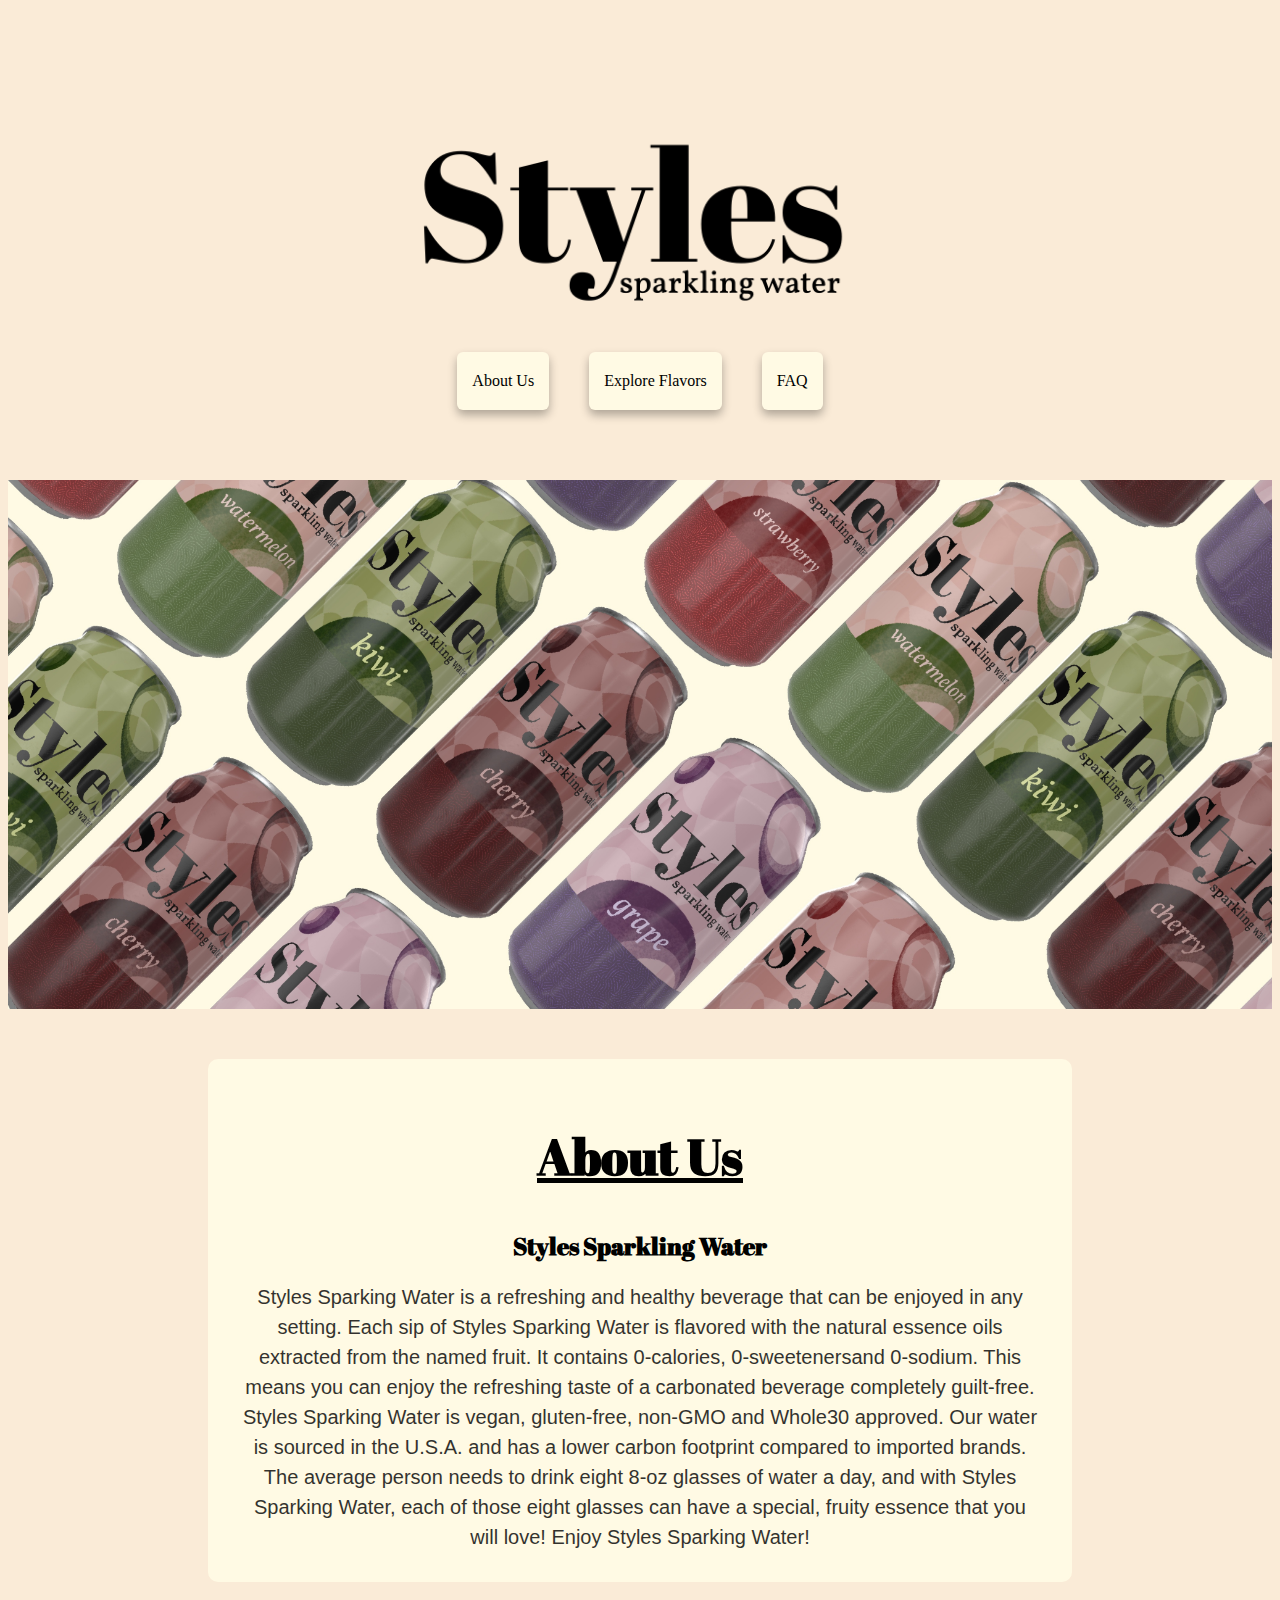
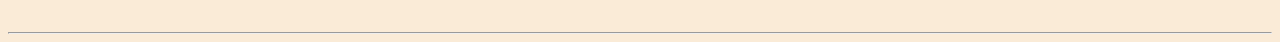
==== index.html @ fee34285 "Explore page created and hover images" ====
<!DOCTYPE html>
<html lang="en">
  <head>
    <meta charset="UTF-8" />
    <meta http-equiv="X-UA-Compatible" content="IE=edge" />
    <meta name="viewport" content="width=device-width, initial-scale=1.0" />
    <link rel="preconnect" href="https://fonts.googleapis.com" />
    <link rel="preconnect" href="https://fonts.gstatic.com" crossorigin />
    <link
      href="https://fonts.googleapis.com/css2?family=Abril+Fatface&family=Volkhov:ital,wght@0,400;0,700;1,400;1,700&display=swap"
      rel="stylesheet"
    />
    <link
      href="https://cdn.jsdelivr.net/npm/bootstrap@5.2.0-beta1/dist/css/bootstrap.min.css"
      rel="stylesheet"
      integrity="sha384-0evHe/X+R7YkIZDRvuzKMRqM+OrBnVFBL6DOitfPri4tjfHxaWutUpFmBp4vmVor"
      crossorigin="anonymous"
    />
    <script
      src="https://cdn.jsdelivr.net/npm/bootstrap@5.2.0-beta1/dist/js/bootstrap.bundle.min.js"
      integrity="sha384-pprn3073KE6tl6bjs2QrFaJGz5/SUsLqktiwsUTF55Jfv3qYSDhgCecCxMW52nD2"
      crossorigin="anonymous"
    ></script>
    <link rel="stylesheet" href="styles/style.css" />
    <title>Styles Sparkling Water</title>
  </head>
  <body>
    <div class="wrapLogo">
      <img src="photos/logo.PNG" alt="" class="logo" />
      <div class="navigation-links">
        <a href="index.html#about" class="primary-link">About Us</a>
        <a href="explore.html" class="primary-link">Explore Flavors</a>
        <a href="faq.html" class="primary-link">FAQ</a>
      </div>
    </div>
    <img src="photos/rows-soda.jpg" alt="" class="rowsSodas" />

    <div class="wrap">
      <h1>About Us</h1>
      <h2>Styles Sparkling Water</h2>
      <p class="text-md-start" id="about">
        Styles Sparking Water is a refreshing and healthy beverage that can be
        enjoyed in any setting. Each sip of Styles Sparking Water is flavored
        with the natural essence oils extracted from the named fruit. It
        contains 0-calories, 0-sweetenersand 0-sodium. This means you can enjoy
        the refreshing taste of a carbonated beverage completely guilt-free.
        Styles Sparking Water is vegan, gluten-free, non-GMO and Whole30
        approved. Our water is sourced in the U.S.A. and has a lower carbon
        footprint compared to imported brands. The average person needs to drink
        eight 8-oz glasses of water a day, and with Styles Sparking Water, each
        of those eight glasses can have a special, fruity essence that you will
        love! Enjoy Styles Sparking Water!
      </p>
    </div>
    <hr />
  </body>
</html>
---- styles/style.css ----
body {
  background-color: antiquewhite;
}
h1,
h2 {
  text-align: center;
  font-family: "Abril Fatface";
}
h1 {
  font-size: 50px;
  text-decoration: underline;
}
h2 {
  margin-top: 40px;
}
p {
  text-align: center;
  margin: 0;
  line-height: 1.5;
  font-size: 20px;
  font-family: Arial, Helvetica, sans-serif;
  opacity: 0.8;
}
.logo {
  display: block;
  margin: 0 auto;
  padding-top: 60px;
  max-width: 500px;
}
.wrapLogo {
  padding: 50px;
}
.wrap {
  margin-left: 200px;
  margin-right: 200px;
  margin-top: 50px;
  margin-bottom: 50px;
  padding: 30px;
  border-radius: 10px;
  background-color: #fffae4;
}

.rowsSodas {
  display: block;
  margin: 0 auto;
  max-width: 100%;
}
.figure {
  position: relative;
  max-width: 100%;
}
#sodaCan {
  margin-top: 30px;
  max-width: 90%;
  display: flex;
  justify-content: left;
  border: 10px solid white;
}
.figure img.image-hover {
  position: absolute;
  top: 0;
  right: 0;
  left: 0;
  bottom: 0;
  object-fit: contain;
  opacity: 0;
  transition: opacity 0.2s;
}
.figure:hover img.image-hover {
  opacity: 1;
}
.navigation-links {
  display: flex;
  justify-content: center;
}

.navigation-links a {
  margin: 20px;
}
.primary-link {
  border-radius: 6px;
  padding: 20px 15px;
  text-decoration: none;
  text-transform: capitalize;
  background: #fffae4;
  box-shadow: 0 5px 10px rgba(0, 0, 0, 0.3);
  color: black;
}
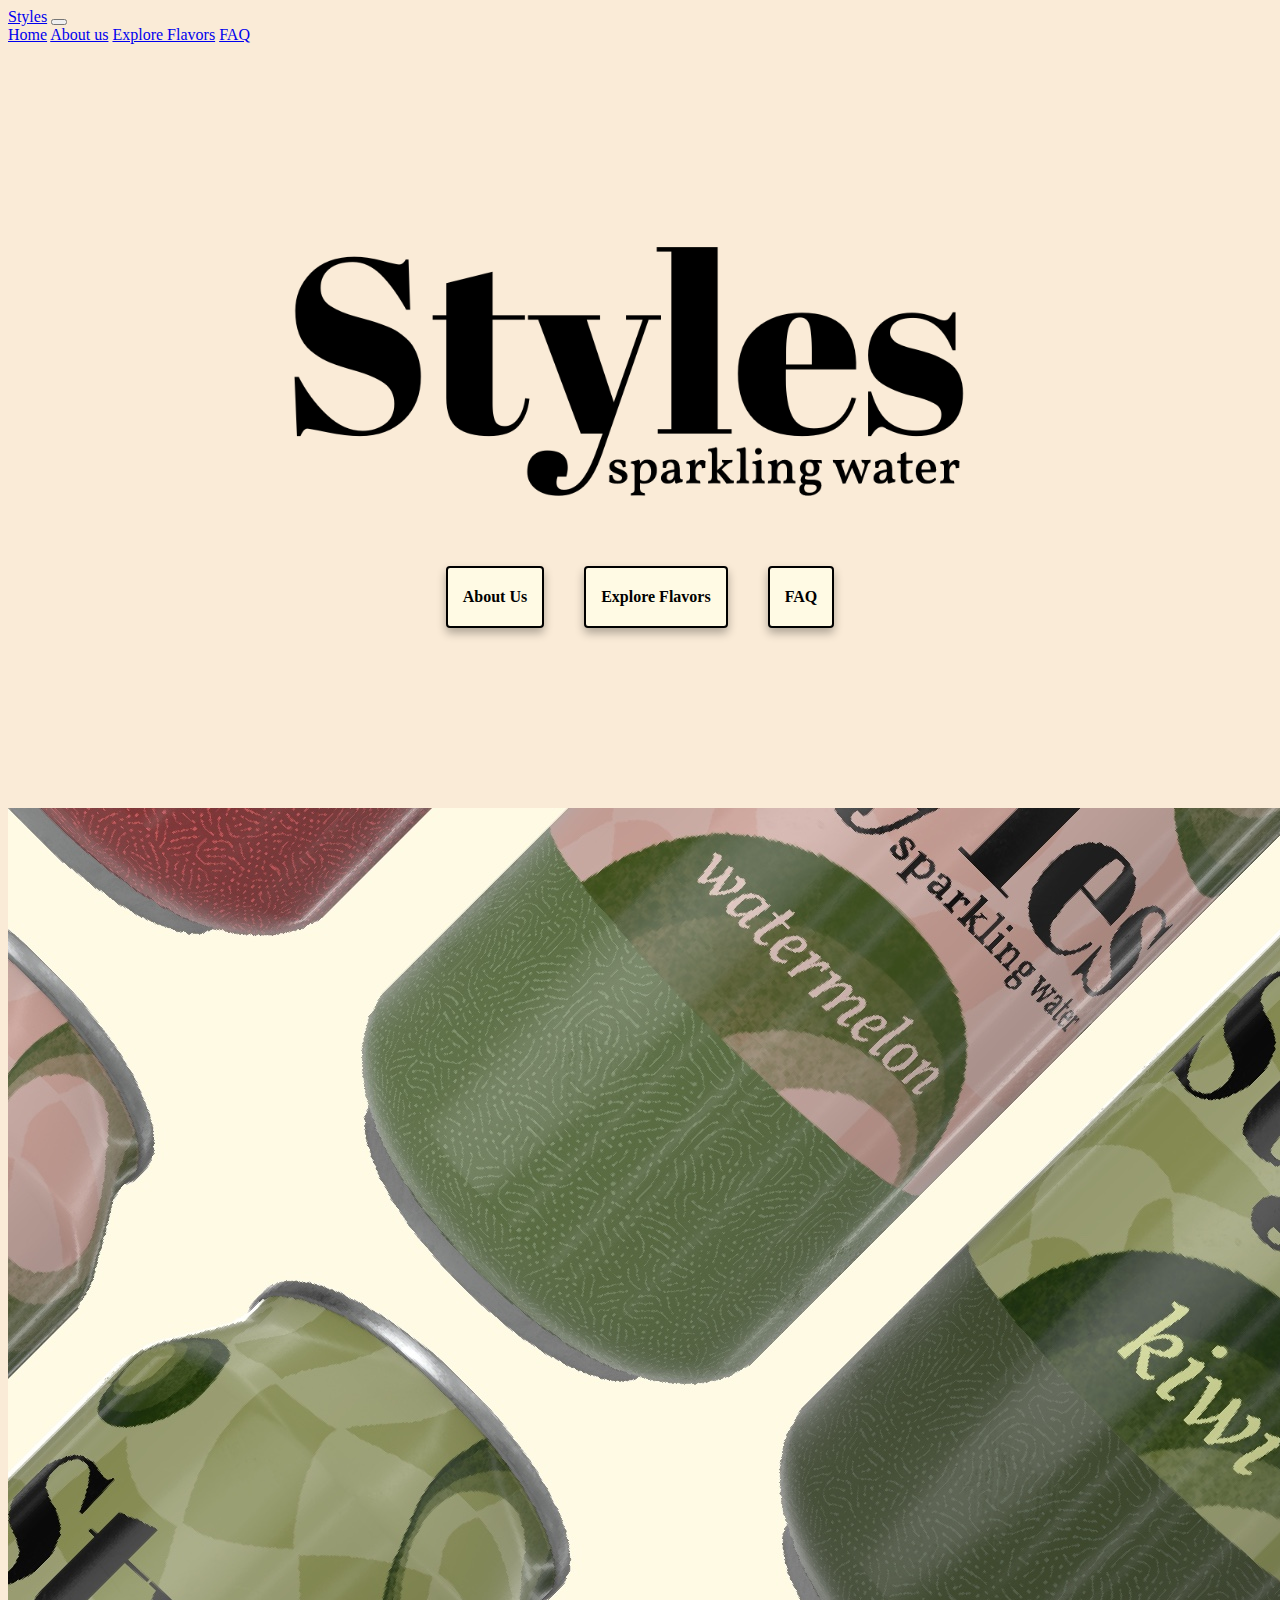
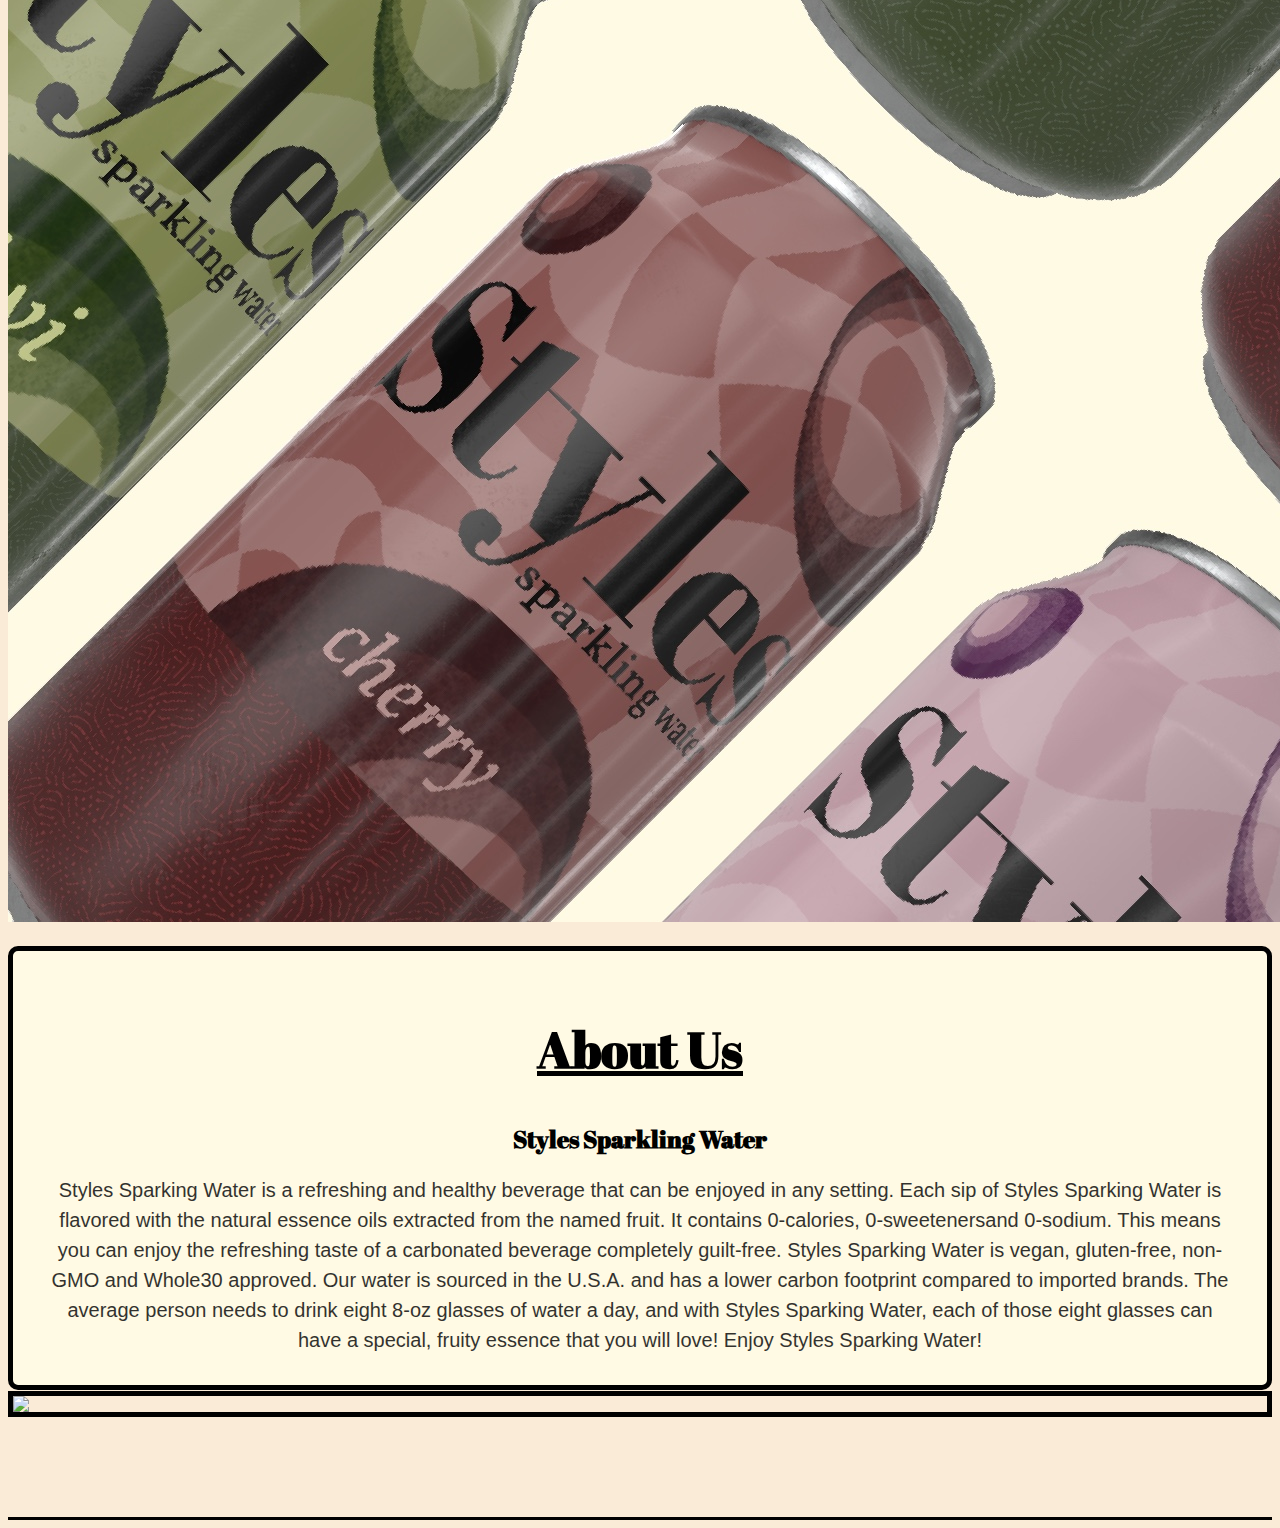
==== commit a749591f: "Applied Navbar" ====
--- a/index.html
+++ b/index.html
@@ -25,32 +25,63 @@
     <title>Styles Sparkling Water</title>
   </head>
   <body>
-    <div class="wrapLogo">
-      <img src="photos/logo.PNG" alt="" class="logo" />
-      <div class="navigation-links">
-        <a href="index.html#about" class="primary-link">About Us</a>
-        <a href="explore.html" class="primary-link">Explore Flavors</a>
-        <a href="faq.html" class="primary-link">FAQ</a>
+    <nav class="navbar navbar-dark bg-dark">
+  <div class="container-fluid">
+    <a class="navbar-brand" href="index.html">Styles</a>
+    <button class="navbar-toggler" type="button" data-bs-toggle="collapse" data-bs-target="#navbarNavAltMarkup" aria-controls="navbarNavAltMarkup" aria-expanded="false" aria-label="Toggle navigation">
+      <span class="navbar-toggler-icon"></span>
+    </button>
+    <div class="collapse navbar-collapse" id="navbarNavAltMarkup">
+      <div class="navbar-nav">
+        <a class="nav-link active" aria-current="page" href="index.html">Home</a>
+        <a class="nav-link" href="index.html#about">About us</a>
+        <a class="nav-link" href="explore.html">Explore Flavors</a>
+        <a class="nav-link" href="faq.html">FAQ</a>
       </div>
     </div>
-    <img src="photos/rows-soda.jpg" alt="" class="rowsSodas" />
+  </div>
+</nav>
+    <div class="wrapLogo">
+      <img src="photos/logo.PNG" alt="" class="img-fluid" id="logo" />
+      <div class="navigation-links">
+        <a href="index.html#about" class=" btn btn-primary-link">About Us</a>
+        <a href="explore.html" class="btn btn-primary-link">Explore Flavors</a>
+        <a href="faq.html" class="btn btn-primary-link" id="faq">FAQ</a>
+      </div>
+    </div>
 
-    <div class="wrap">
-      <h1>About Us</h1>
-      <h2>Styles Sparkling Water</h2>
-      <p class="text-md-start" id="about">
-        Styles Sparking Water is a refreshing and healthy beverage that can be
-        enjoyed in any setting. Each sip of Styles Sparking Water is flavored
-        with the natural essence oils extracted from the named fruit. It
-        contains 0-calories, 0-sweetenersand 0-sodium. This means you can enjoy
-        the refreshing taste of a carbonated beverage completely guilt-free.
-        Styles Sparking Water is vegan, gluten-free, non-GMO and Whole30
-        approved. Our water is sourced in the U.S.A. and has a lower carbon
-        footprint compared to imported brands. The average person needs to drink
-        eight 8-oz glasses of water a day, and with Styles Sparking Water, each
-        of those eight glasses can have a special, fruity essence that you will
-        love! Enjoy Styles Sparking Water!
-      </p>
+    <img src="photos/rows-soda.jpg" alt="" class="img-fluid" />
+
+    <div class="container">
+      <div class="row">
+       
+        <div class="col">
+          <div class="wrap mt-5">
+            <h1 id="about">About Us</h1>
+            <h2>Styles Sparkling Water</h2>
+            <p class="text-md-start" >
+              Styles Sparking Water is a refreshing and healthy beverage that
+              can be enjoyed in any setting. Each sip of Styles Sparking Water
+              is flavored with the natural essence oils extracted from the named
+              fruit. It contains 0-calories, 0-sweetenersand 0-sodium. This
+              means you can enjoy the refreshing taste of a carbonated beverage
+              completely guilt-free. Styles Sparking Water is vegan,
+              gluten-free, non-GMO and Whole30 approved. Our water is sourced in
+              the U.S.A. and has a lower carbon footprint compared to imported
+              brands. The average person needs to drink eight 8-oz glasses of
+              water a day, and with Styles Sparking Water, each of those eight
+              glasses can have a special, fruity essence that you will love!
+              Enjoy Styles Sparking Water!
+            </p>
+          </div>
+
+        </div>
+          <div class="col-6 mt-5 ml-2 d-none d-lg-block">
+            <img src="photos/gif-soda.GIF" class="gif" />
+          </div>
+      </div>
+
+      </div>
     </div>
     <hr />
   </body>
--- a/styles/style.css
+++ b/styles/style.css
@@ -21,30 +21,23 @@
   font-family: Arial, Helvetica, sans-serif;
   opacity: 0.8;
 }
-.logo {
+#logo {
   display: block;
   margin: 0 auto;
-  padding-top: 60px;
-  max-width: 500px;
+  max-width: 800px;
 }
 .wrapLogo {
-  padding: 50px;
+  padding: 160px 20px;
+  background-color: antiquewhite;
 }
 .wrap {
-  margin-left: 200px;
-  margin-right: 200px;
-  margin-top: 50px;
-  margin-bottom: 50px;
+  margin: 1px auto;
   padding: 30px;
+  border: 5px solid black;
   border-radius: 10px;
   background-color: #fffae4;
 }
 
-.rowsSodas {
-  display: block;
-  margin: 0 auto;
-  max-width: 100%;
-}
 .figure {
   position: relative;
   max-width: 100%;
@@ -54,7 +47,7 @@
   max-width: 90%;
   display: flex;
   justify-content: left;
-  border: 10px solid white;
+  border: 5px solid black;
 }
 .figure img.image-hover {
   position: absolute;
@@ -77,12 +70,51 @@
 .navigation-links a {
   margin: 20px;
 }
-.primary-link {
-  border-radius: 6px;
+
+.btn-primary-link {
+  border: 2px solid black;
+  border-radius: 4px;
   padding: 20px 15px;
   text-decoration: none;
   text-transform: capitalize;
   background: #fffae4;
   box-shadow: 0 5px 10px rgba(0, 0, 0, 0.3);
   color: black;
+  font-weight: bold;
 }
+.btn-primary-link:hover {
+  background-color: black;
+  color: #fffae4;
+  border: 2px solid black;
+  transition-duration: 300ms;
+}
+.container {
+  margin-top: 20px;
+  margin-bottom: 100px;
+}
+hr {
+  height: 3px;
+  background-color: black;
+  border: none;
+}
+.gif {
+  display: flex;
+  justify-content: flex-end;
+  border: 5px solid black;
+  max-width: 100%;
+}
+@media (max-width: 576px) {
+  #logo {
+    max-width: 70%;
+  }
+  .btn-primary-link {
+    padding: 15px 15px;
+  }
+  .navigation-links a {
+    margin: 5px;
+    font-size: 10px;
+  }
+  .wrapLogo {
+    padding: 100px 20px;
+  }
+}
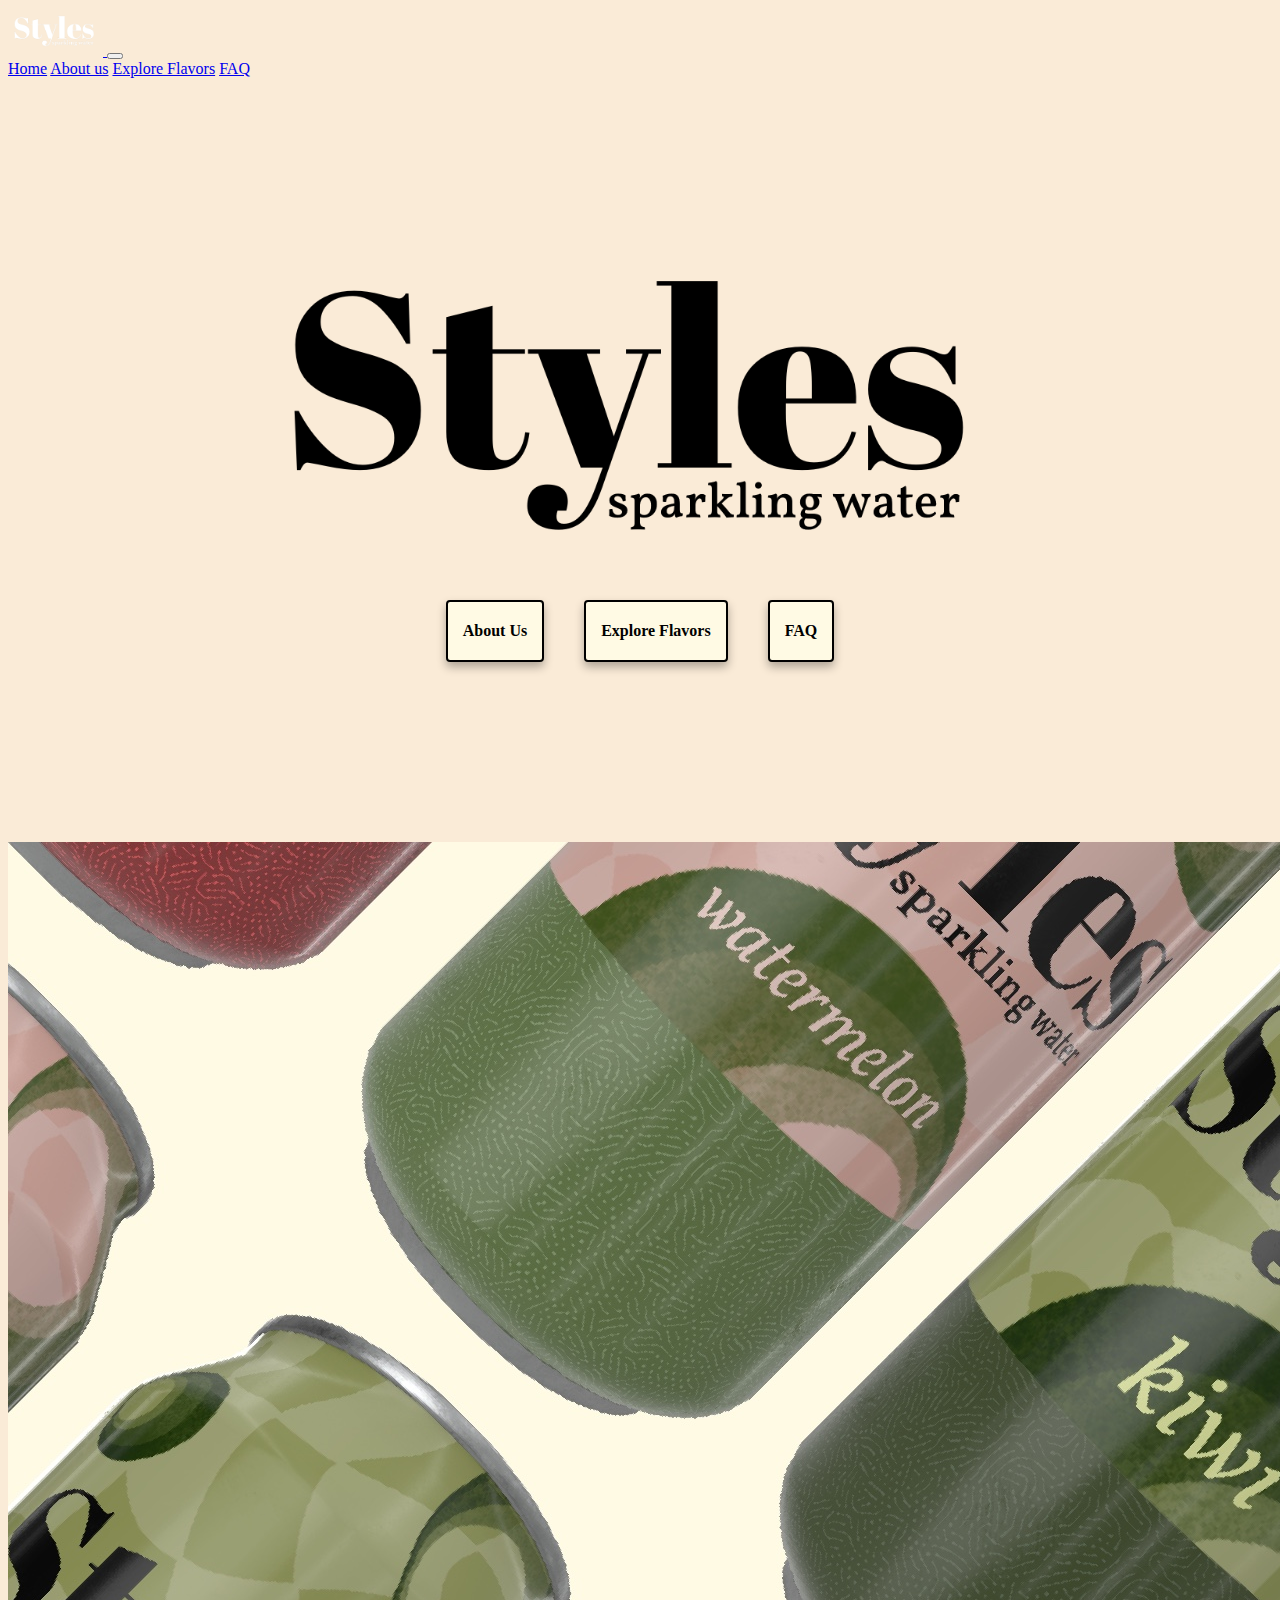
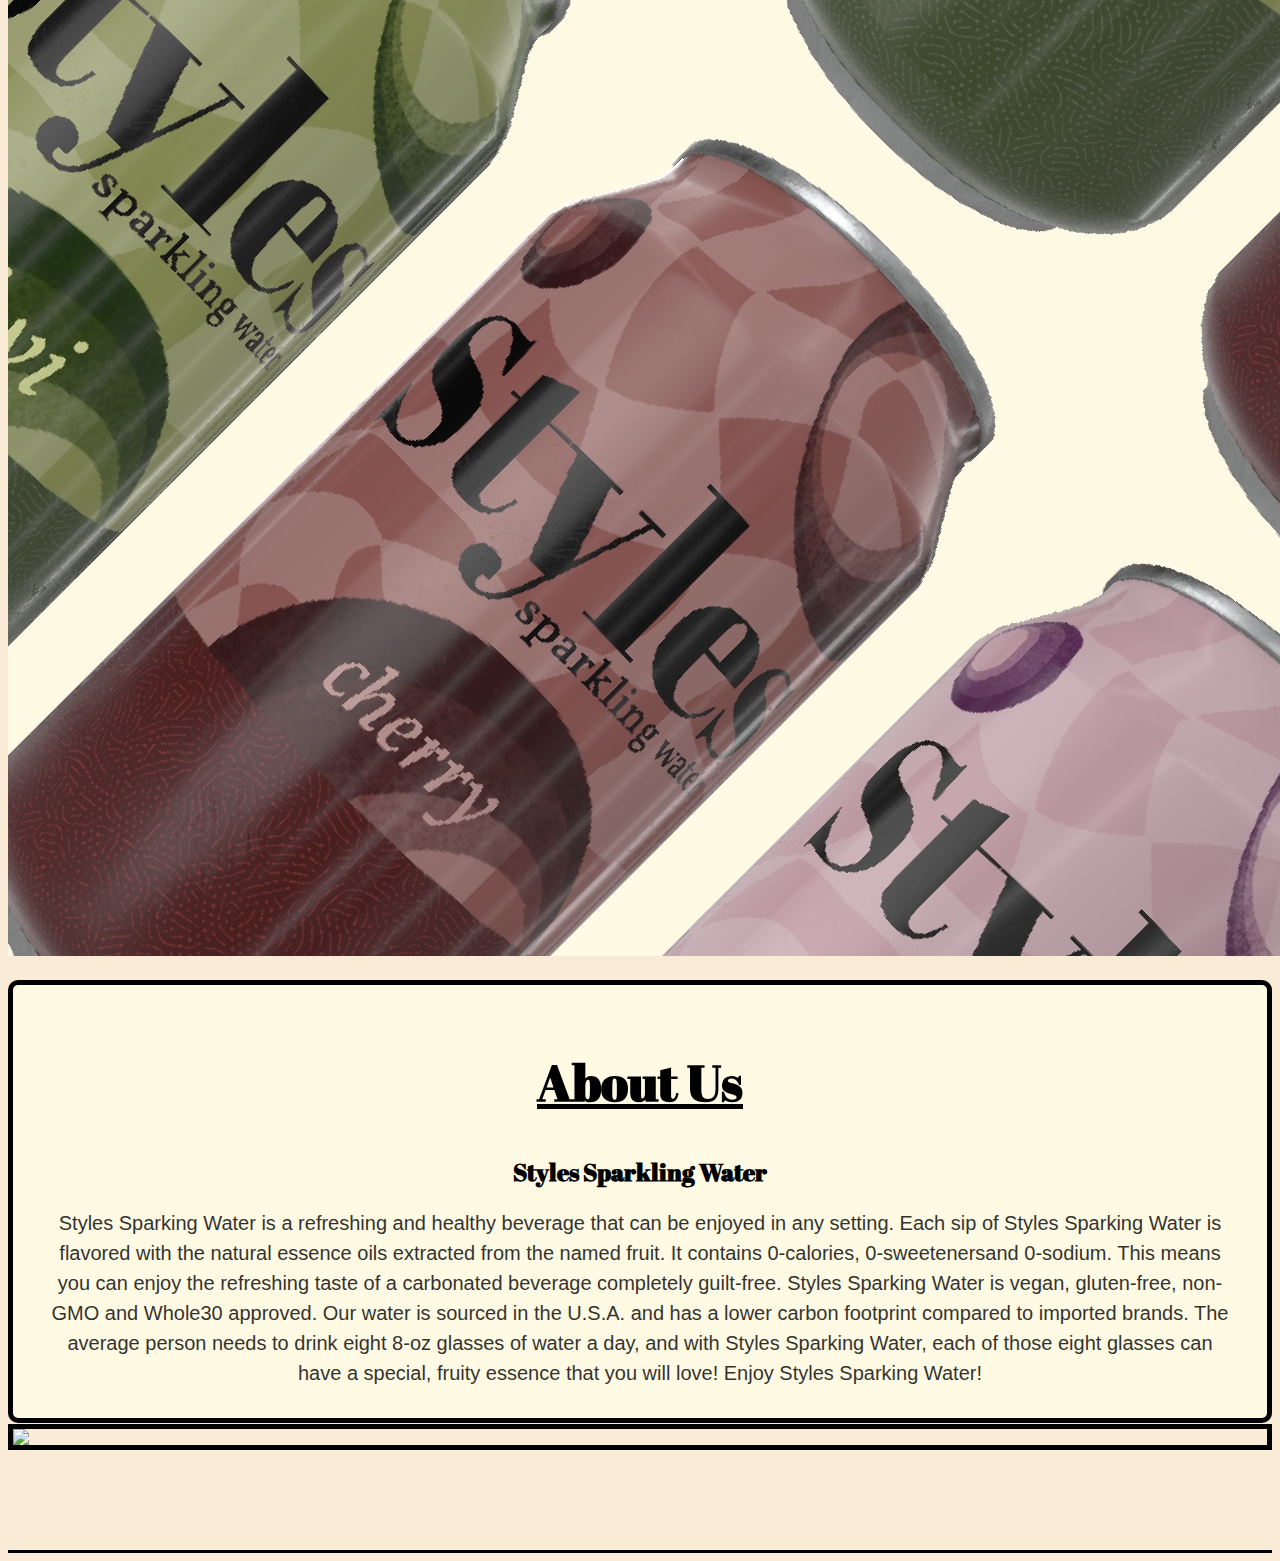
==== commit 847e0ed5: "white logo placed in navbar" ====
--- a/index.html
+++ b/index.html
@@ -27,7 +27,9 @@
   <body>
     <nav class="navbar navbar-dark bg-dark">
   <div class="container-fluid">
-    <a class="navbar-brand" href="index.html">Styles</a>
+    <a class="navbar-brand" href="index.html">
+        <img src="photos/logo-white.png" width="95px" alt="">
+        </a>
     <button class="navbar-toggler" type="button" data-bs-toggle="collapse" data-bs-target="#navbarNavAltMarkup" aria-controls="navbarNavAltMarkup" aria-expanded="false" aria-label="Toggle navigation">
       <span class="navbar-toggler-icon"></span>
     </button>
--- a/styles/style.css
+++ b/styles/style.css
@@ -37,7 +37,14 @@
   border-radius: 10px;
   background-color: #fffae4;
 }
-
+.wrap-FAQ {
+  padding: 10px;
+  border-radius: 10px;
+  background-color: black;
+  color: antiquewhite;
+  margin-left: 135px;
+  margin-right: 135px;
+}
 .figure {
   position: relative;
   max-width: 100%;
@@ -70,7 +77,11 @@
 .navigation-links a {
   margin: 20px;
 }
-
+#slogan {
+  display: block;
+  margin: 0 auto;
+  max-width: 800px;
+}
 .btn-primary-link {
   border: 2px solid black;
   border-radius: 4px;
@@ -104,6 +115,7 @@
   max-width: 100%;
 }
 @media (max-width: 576px) {
+  /* index */
   #logo {
     max-width: 70%;
   }
@@ -117,4 +129,24 @@
   .wrapLogo {
     padding: 100px 20px;
   }
+  /* FAQ Page */
+  #slogan {
+    max-width: 80%;
+  }
+  .wrap-FAQ {
+    margin: 30px 30px auto;
+  }
+  .wrap-FAQ h1 {
+    font-size: 36px;
+  }
+  .wrap-FAQ h2 {
+    font-size: 20px;
+  }
+  .wrap-FAQ p {
+    font-size: 15px;
+  }
+  /* explore Page*/
+  .explore h1 {
+    font-size: 5px;
+  }
 }
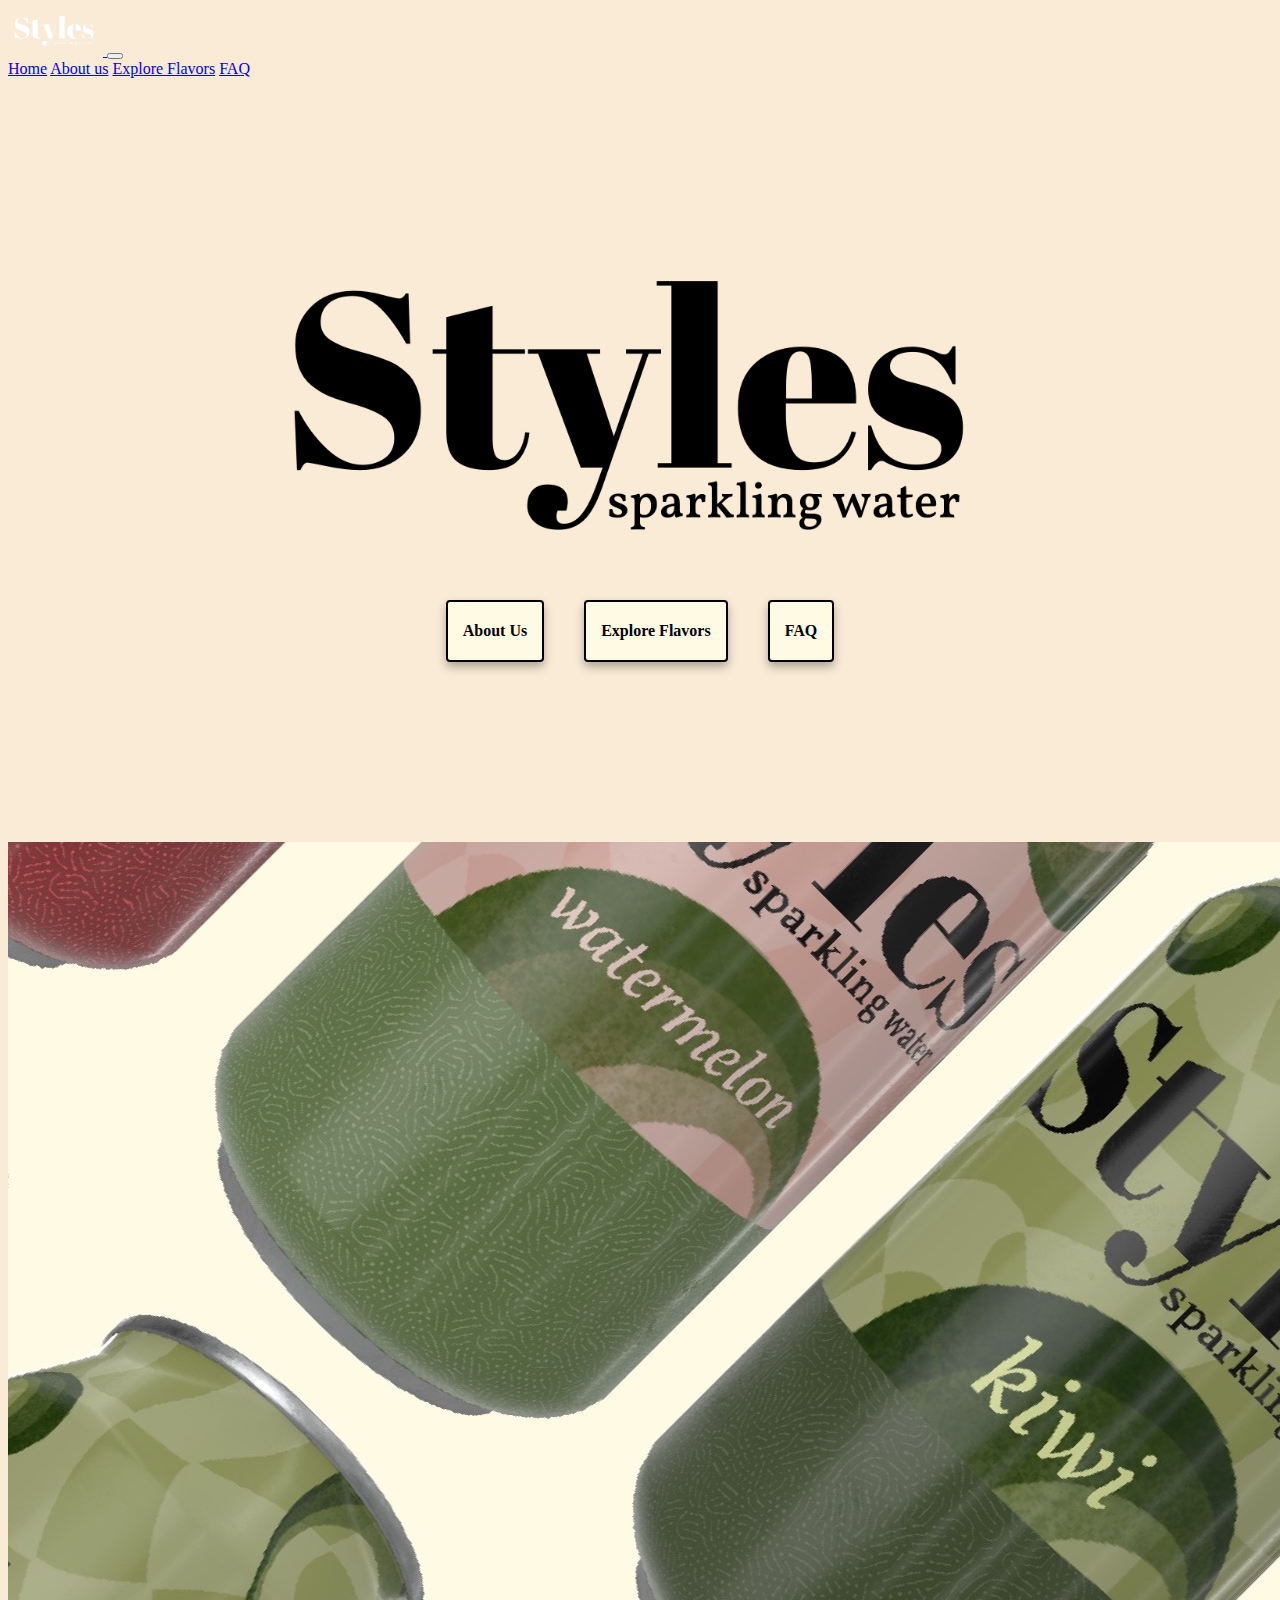
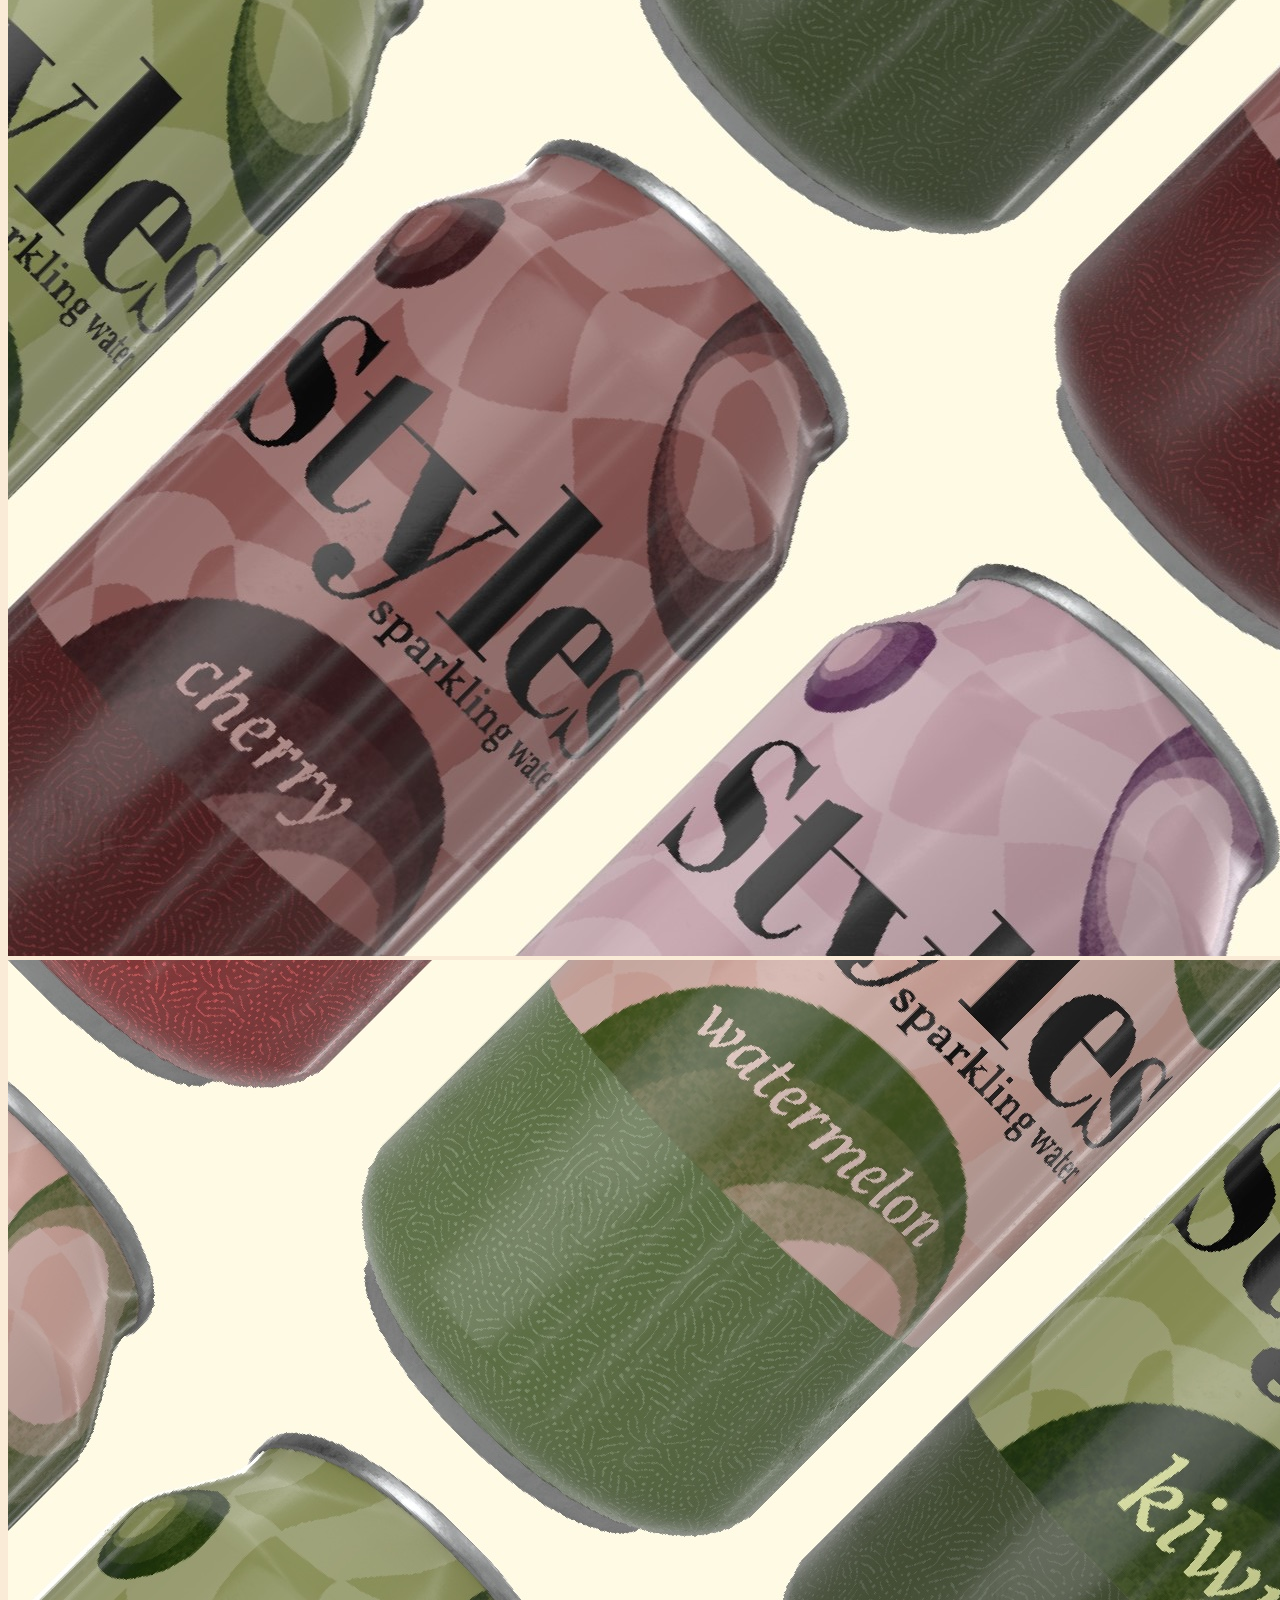
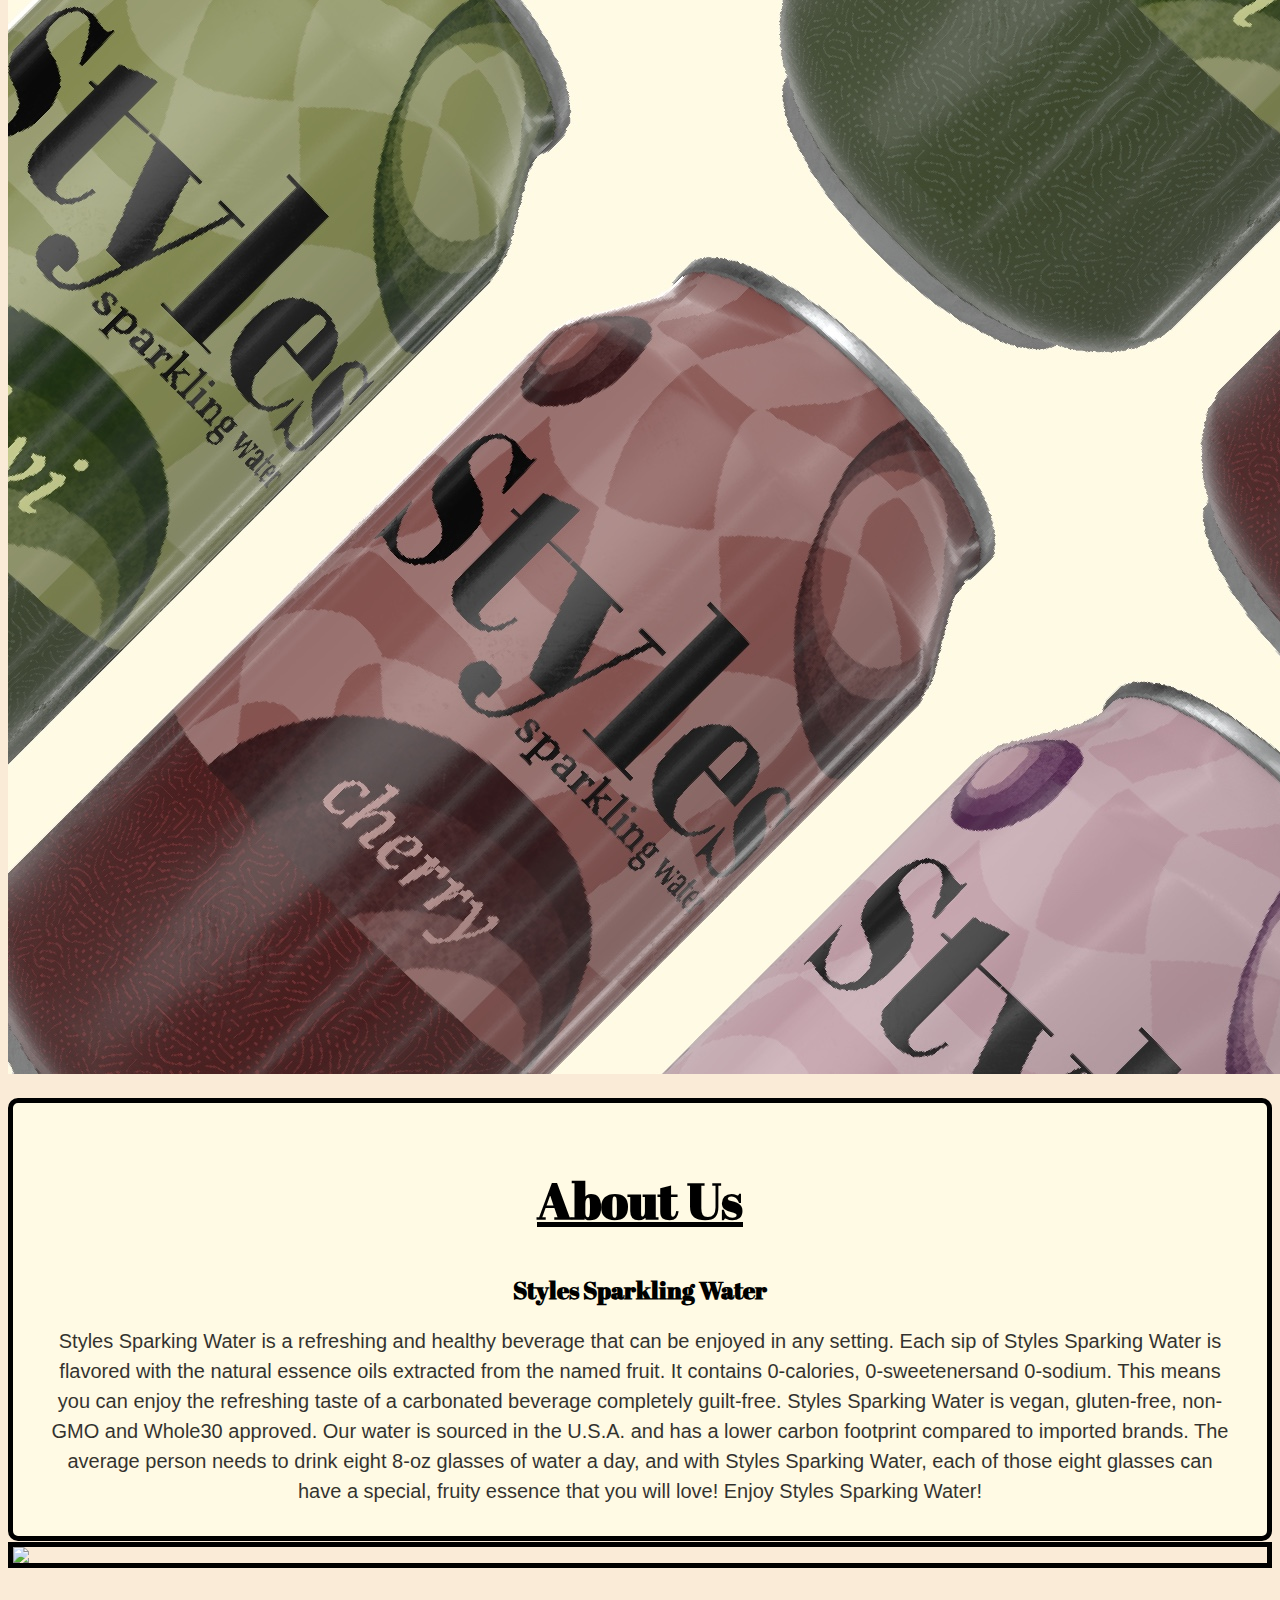
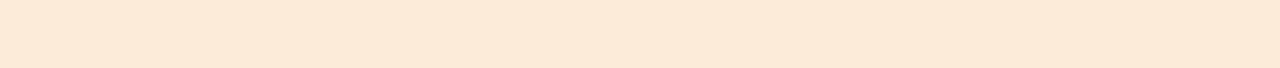
==== commit 9d820e8c: "CSS pseudo-class selector created" ====
--- a/index.html
+++ b/index.html
@@ -51,15 +51,18 @@
         <a href="faq.html" class="btn btn-primary-link" id="faq">FAQ</a>
       </div>
     </div>
+    <img src="photos/rows-soda-small.jpg" alt="" class=" img-fluid d-block d-md-none ">  
+    <img src="photos/rows-soda.jpg" alt="" class="img-fluid d-none d-lg-block" />
+   
 
-    <img src="photos/rows-soda.jpg" alt="" class="img-fluid" />
+
 
     <div class="container">
       <div class="row">
        
         <div class="col">
           <div class="wrap mt-5">
-            <h1 id="about">About Us</h1>
+            <h1>About Us</h1>
             <h2>Styles Sparkling Water</h2>
             <p class="text-md-start" >
               Styles Sparking Water is a refreshing and healthy beverage that
@@ -79,12 +82,13 @@
 
         </div>
           <div class="col-6 mt-5 ml-2 d-none d-lg-block">
-            <img src="photos/gif-soda.GIF" class="gif" />
+            <img src="photos/gif-soda.GIF" class="gif mt-3" />
           </div>
       </div>
 
-      </div>
     </div>
-    <hr />
+
+      
+    </div>
   </body>
 </html>
--- a/styles/style.css
+++ b/styles/style.css
@@ -1,5 +1,9 @@
+:root {
+  --main-color: antiquewhite;
+  --secondary-color: #fffae4;
+}
 body {
-  background-color: antiquewhite;
+  background-color: var(--main-color);
 }
 h1,
 h2 {
@@ -28,23 +32,28 @@
 }
 .wrapLogo {
   padding: 160px 20px;
-  background-color: antiquewhite;
+  background-color: var(--main-color);
+}
+#about-us-containter {
+  background-color: black;
 }
 .wrap {
   margin: 1px auto;
   padding: 30px;
   border: 5px solid black;
   border-radius: 10px;
-  background-color: #fffae4;
+  background-color: var(--secondary-color);
 }
+
 .wrap-FAQ {
   padding: 10px;
   border-radius: 10px;
   background-color: black;
-  color: antiquewhite;
+  color: var(--main-color);
   margin-left: 135px;
   margin-right: 135px;
 }
+
 .figure {
   position: relative;
   max-width: 100%;
@@ -81,6 +90,7 @@
   display: block;
   margin: 0 auto;
   max-width: 800px;
+  background-color: var(--main-color);
 }
 .btn-primary-link {
   border: 2px solid black;
@@ -88,14 +98,14 @@
   padding: 20px 15px;
   text-decoration: none;
   text-transform: capitalize;
-  background: #fffae4;
+  background: var(--secondary-color);
   box-shadow: 0 5px 10px rgba(0, 0, 0, 0.3);
   color: black;
   font-weight: bold;
 }
 .btn-primary-link:hover {
   background-color: black;
-  color: #fffae4;
+  color: var(--secondary-color);
   border: 2px solid black;
   transition-duration: 300ms;
 }
@@ -129,6 +139,18 @@
   .wrapLogo {
     padding: 100px 20px;
   }
+  .wrap {
+    margin: 0px 9px;
+  }
+  .wrap h1 {
+    font-size: 25px;
+  }
+  .wrap h2 {
+    font-size: 20px;
+  }
+  .wrap p {
+    font-size: 15px;
+  }
   /* FAQ Page */
   #slogan {
     max-width: 80%;
@@ -145,8 +167,12 @@
   .wrap-FAQ p {
     font-size: 15px;
   }
+
   /* explore Page*/
-  .explore h1 {
-    font-size: 5px;
+  .soda-name {
+    font-size: 15px;
+  }
+  .soda-description {
+    font-size: 10px;
   }
 }
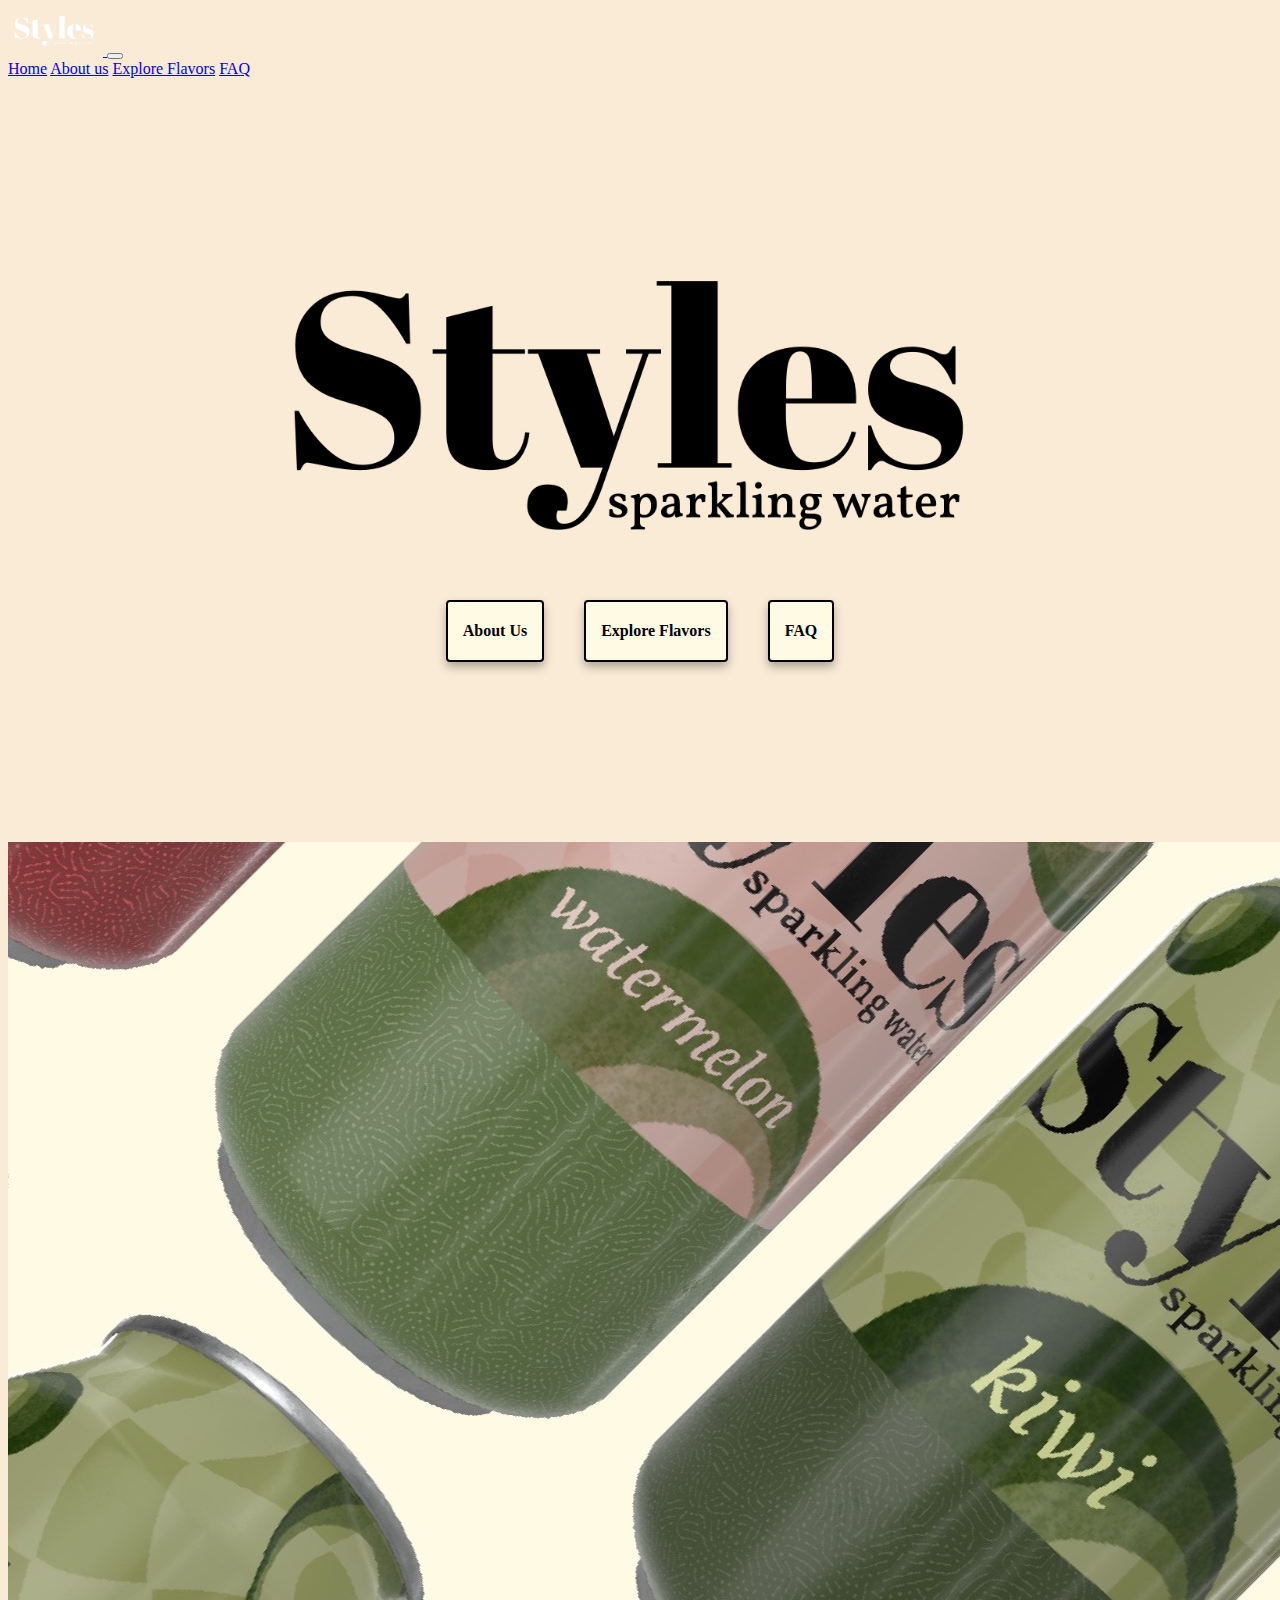
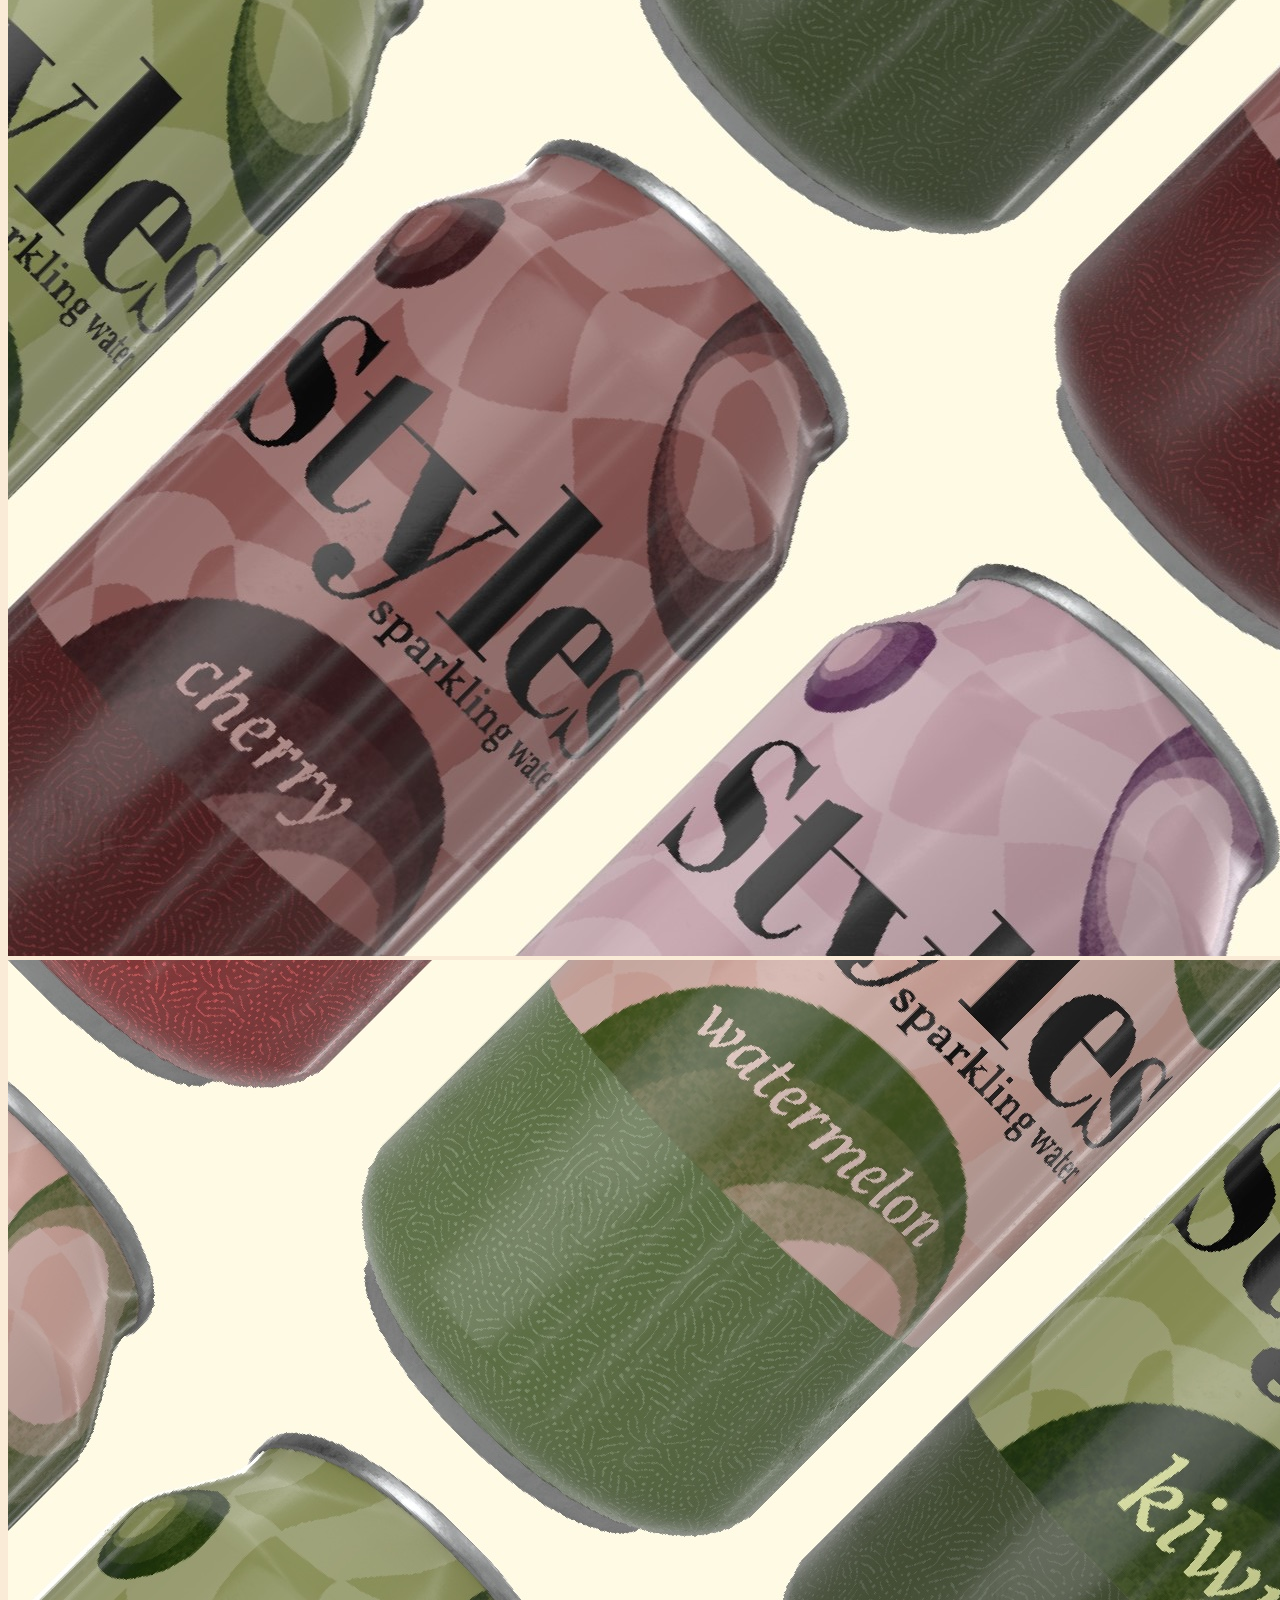
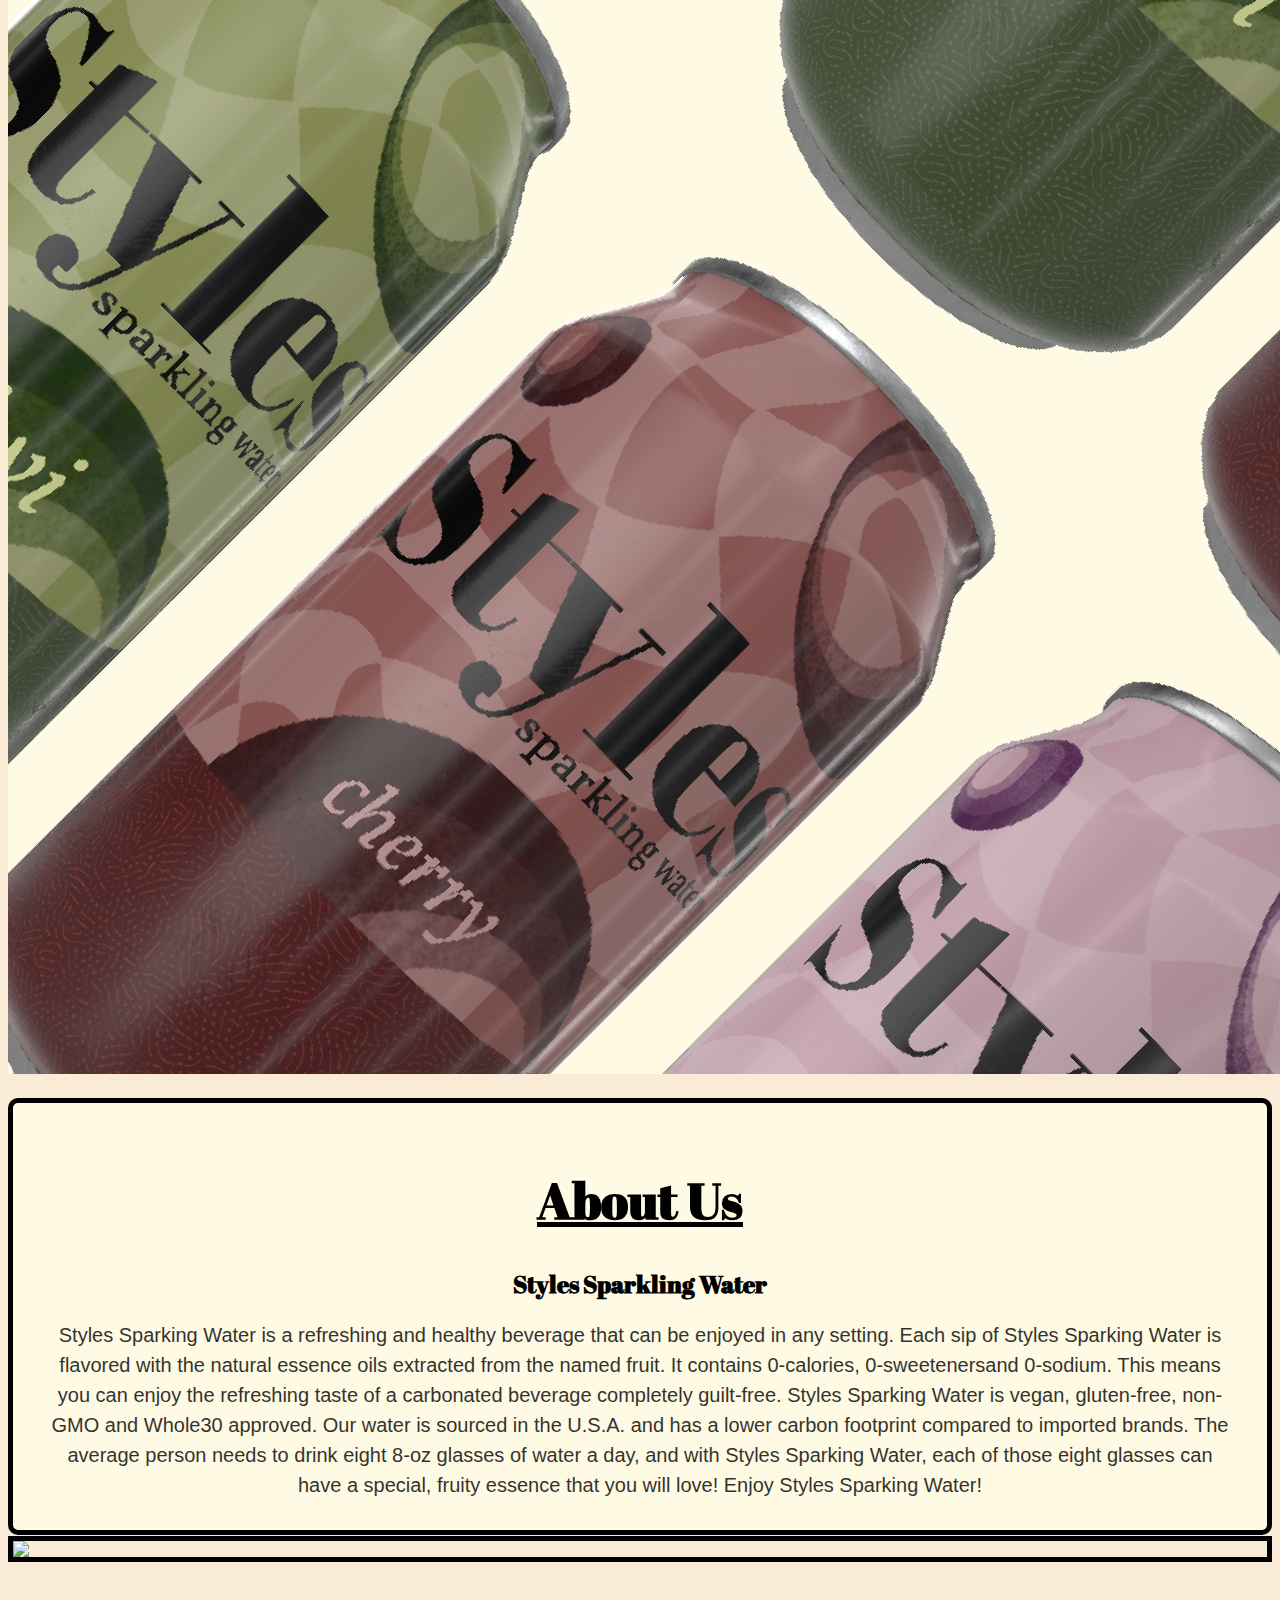
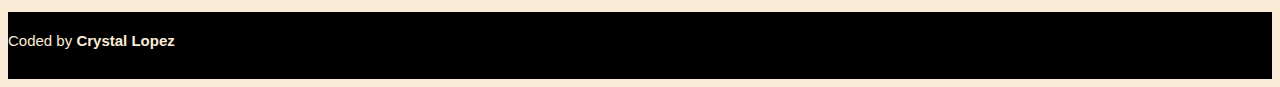
==== commit 33e38ab4: "Added Footer" ====
--- a/index.html
+++ b/index.html
@@ -62,7 +62,7 @@
        
         <div class="col">
           <div class="wrap mt-5">
-            <h1>About Us</h1>
+            <h1 id="about">About Us</h1>
             <h2>Styles Sparkling Water</h2>
             <p class="text-md-start" >
               Styles Sparking Water is a refreshing and healthy beverage that
@@ -87,6 +87,9 @@
       </div>
 
     </div>
+    <footer class="text-center">
+       Coded by <b>Crystal Lopez</b>
+    </footer>
 
       
     </div>
--- a/styles/style.css
+++ b/styles/style.css
@@ -15,7 +15,7 @@
   text-decoration: underline;
 }
 h2 {
-  margin-top: 40px;
+  margin-top: 30px;
 }
 p {
   text-align: center;
@@ -25,6 +25,19 @@
   font-family: Arial, Helvetica, sans-serif;
   opacity: 0.8;
 }
+footer {
+  background-color: black;
+  padding-top: 20px;
+  padding-bottom: 30px;
+  font-size: 15px;
+  color: var(--main-color);
+  font-family: Arial, Helvetica, sans-serif;
+}
+.container {
+  margin-top: 20px;
+  margin-bottom: 50px;
+}
+/* header images */
 #logo {
   display: block;
   margin: 0 auto;
@@ -34,9 +47,20 @@
   padding: 160px 20px;
   background-color: var(--main-color);
 }
-#about-us-containter {
-  background-color: black;
+#slogan {
+  display: block;
+  margin: 0 auto;
+  max-width: 100%;
+  background-color: var(--main-color);
 }
+.gif {
+  display: flex;
+  justify-content: flex-end;
+  border: 5px solid black;
+  max-width: 100%;
+}
+/* wraps */
+
 .wrap {
   margin: 1px auto;
   padding: 30px;
@@ -47,23 +71,24 @@
 
 .wrap-FAQ {
   padding: 10px;
+  border: 5px solid black;
   border-radius: 10px;
-  background-color: black;
-  color: var(--main-color);
-  margin-left: 135px;
-  margin-right: 135px;
+  background-color: var(--secondary-color);
+  color: black;
+  margin: 30px 60px auto;
 }
 
-.figure {
-  position: relative;
-  max-width: 100%;
-}
+/* Explore Photos */
 #sodaCan {
   margin-top: 30px;
   max-width: 90%;
   display: flex;
   justify-content: left;
   border: 5px solid black;
+}
+.figure {
+  position: relative;
+  max-width: 100%;
 }
 .figure img.image-hover {
   position: absolute;
@@ -78,19 +103,14 @@
 .figure:hover img.image-hover {
   opacity: 1;
 }
+
+/* Buttons */
 .navigation-links {
   display: flex;
   justify-content: center;
 }
-
 .navigation-links a {
   margin: 20px;
-}
-#slogan {
-  display: block;
-  margin: 0 auto;
-  max-width: 800px;
-  background-color: var(--main-color);
 }
 .btn-primary-link {
   border: 2px solid black;
@@ -109,21 +129,8 @@
   border: 2px solid black;
   transition-duration: 300ms;
 }
-.container {
-  margin-top: 20px;
-  margin-bottom: 100px;
-}
-hr {
-  height: 3px;
-  background-color: black;
-  border: none;
-}
-.gif {
-  display: flex;
-  justify-content: flex-end;
-  border: 5px solid black;
-  max-width: 100%;
-}
+/*  */
+
 @media (max-width: 576px) {
   /* index */
   #logo {
@@ -149,23 +156,17 @@
     font-size: 20px;
   }
   .wrap p {
+    font-size: 13px;
+  }
+  /* FAQ Page */
+  .wrap-FAQ h1 {
+    font-size: 25px;
+  }
+  .wrap-FAQ h2 {
     font-size: 15px;
   }
-  /* FAQ Page */
-  #slogan {
-    max-width: 80%;
-  }
-  .wrap-FAQ {
-    margin: 30px 30px auto;
-  }
-  .wrap-FAQ h1 {
-    font-size: 36px;
-  }
-  .wrap-FAQ h2 {
-    font-size: 20px;
-  }
   .wrap-FAQ p {
-    font-size: 15px;
+    font-size: 10px;
   }
 
   /* explore Page*/
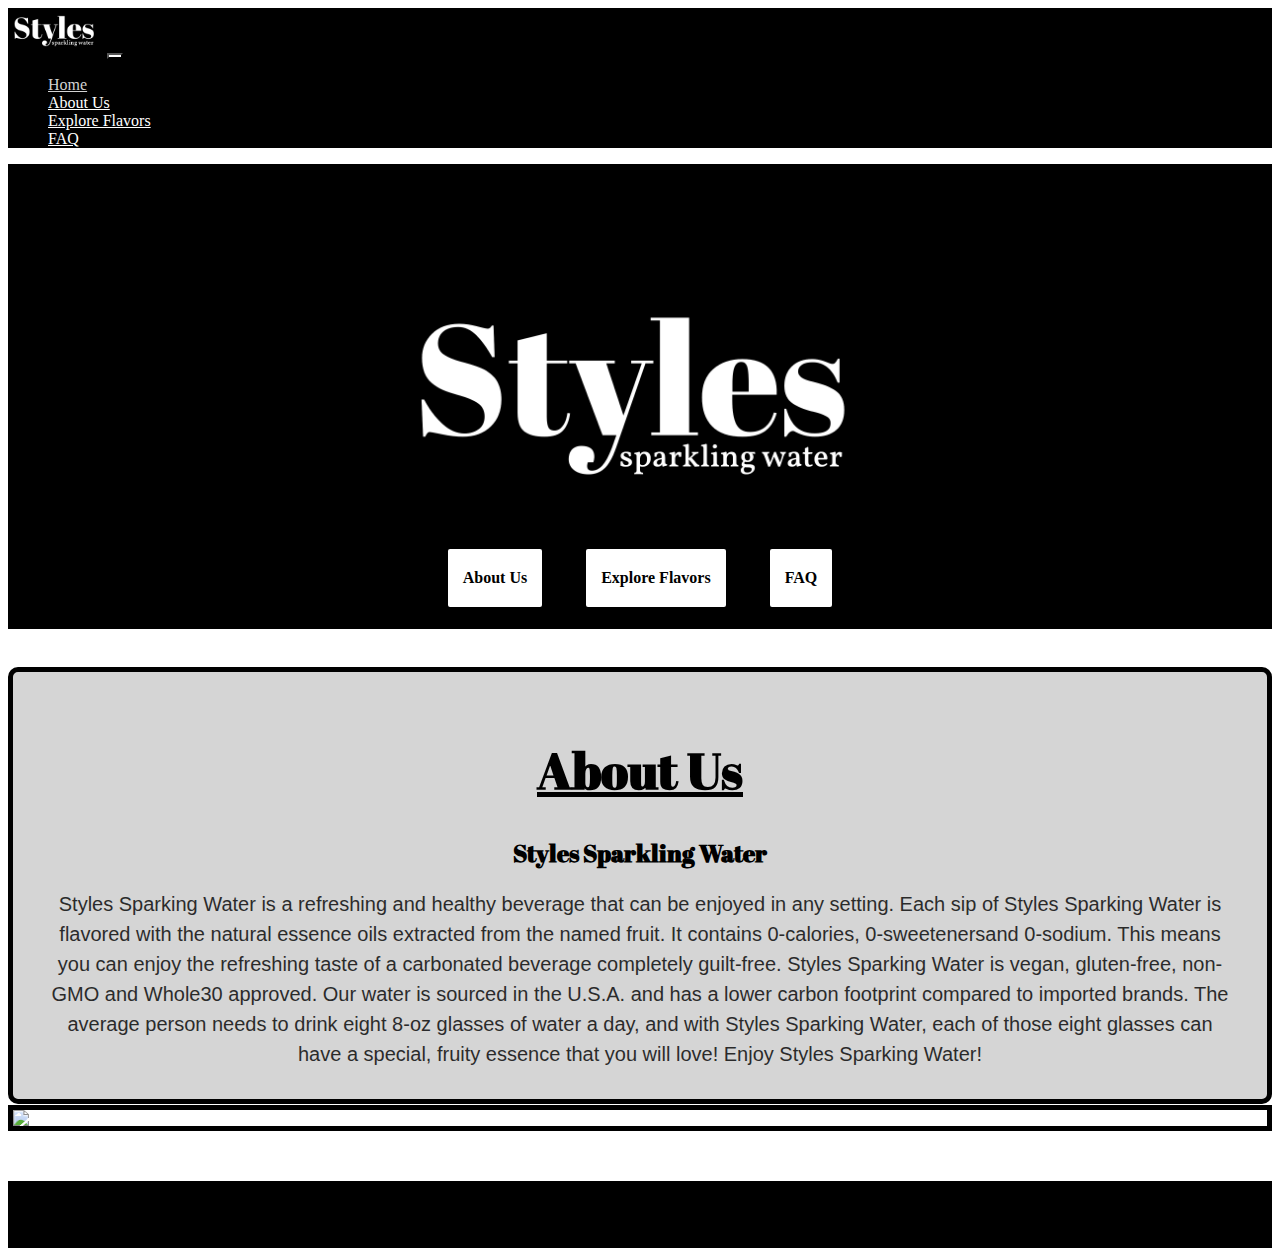
==== commit a32723b2: "Updated Navigation bar and updated photos" ====
--- a/index.html
+++ b/index.html
@@ -25,26 +25,32 @@
     <title>Styles Sparkling Water</title>
   </head>
   <body>
-    <nav class="navbar navbar-dark bg-dark">
+   <nav class="navbar navbar-expand-lg fixed-top" style="background-color: black;">
   <div class="container-fluid">
-    <a class="navbar-brand" href="index.html">
-        <img src="photos/logo-white.png" width="95px" alt="">
-        </a>
-    <button class="navbar-toggler" type="button" data-bs-toggle="collapse" data-bs-target="#navbarNavAltMarkup" aria-controls="navbarNavAltMarkup" aria-expanded="false" aria-label="Toggle navigation">
+    <a class="navbar-brand" href="/"><img src="photos/logo-white.png" width="95px" alt="logo"></a>
+    <button class="navbar-toggler" style="background-color:white;" type="button" data-bs-toggle="collapse" data-bs-target="#navbarNav" aria-controls="navbarNav" aria-expanded="false" aria-label="Toggle navigation">
       <span class="navbar-toggler-icon"></span>
     </button>
-    <div class="collapse navbar-collapse" id="navbarNavAltMarkup">
-      <div class="navbar-nav">
-        <a class="nav-link active" aria-current="page" href="index.html">Home</a>
-        <a class="nav-link" href="index.html#about">About us</a>
-        <a class="nav-link" href="explore.html">Explore Flavors</a>
-        <a class="nav-link" href="faq.html">FAQ</a>
-      </div>
+    <div class="collapse navbar-collapse" id="navbarNav" >
+      <ul class="navbar-nav">
+        <li class="nav-item">
+          <a class="nav-link active" aria-current="page" style="color:lightgray;" href="/">Home</a>
+        </li>
+        <li class="nav-item">
+          <a class="nav-link"  style="color:white;"  href="/index.html#about">About Us</a>
+        </li>
+        <li class="nav-item">
+          <a class="nav-link " style="color:white;"   href="/explore.html">Explore Flavors</a>
+        </li>
+        <li class="nav-item">
+          <a class="nav-link" style="color:white;" href="/faq.html">FAQ</a>
+        </li>
+      </ul>
     </div>
   </div>
 </nav>
-    <div class="wrapLogo">
-      <img src="photos/logo.PNG" alt="" class="img-fluid" id="logo" />
+    <div class="header pb-5">
+      <img src="photos/logo-white.png" alt="" class="img-fluid" id="logo" />
       <div class="navigation-links">
         <a href="index.html#about" class=" btn btn-primary-link">About Us</a>
         <a href="explore.html" class="btn btn-primary-link">Explore Flavors</a>
--- a/styles/style.css
+++ b/styles/style.css
@@ -1,9 +1,8 @@
 :root {
-  --main-color: antiquewhite;
-  --secondary-color: #fffae4;
+  --secondary-color: lightgray;
 }
 body {
-  background-color: var(--main-color);
+  background-color: white;
 }
 h1,
 h2 {
@@ -33,26 +32,21 @@
   color: var(--main-color);
   font-family: Arial, Helvetica, sans-serif;
 }
+.header {
+  background-color: black;
+}
 .container {
   margin-top: 20px;
   margin-bottom: 50px;
 }
 /* header images */
-#logo {
+.header #logo {
   display: block;
+  padding-top: 111px;
   margin: 0 auto;
-  max-width: 800px;
+  max-width: 40%;
 }
-.wrapLogo {
-  padding: 160px 20px;
-  background-color: var(--main-color);
-}
-#slogan {
-  display: block;
-  margin: 0 auto;
-  max-width: 100%;
-  background-color: var(--main-color);
-}
+
 .gif {
   display: flex;
   justify-content: flex-end;
@@ -66,12 +60,11 @@
   padding: 30px;
   border: 5px solid black;
   border-radius: 10px;
-  background-color: var(--secondary-color);
+  background-color: rgba(0, 0, 0, 0.164);
 }
 
 .wrap-FAQ {
-  padding: 10px;
-  border: 5px solid black;
+  padding: 5px;
   border-radius: 10px;
   background-color: var(--secondary-color);
   color: black;
@@ -80,11 +73,10 @@
 
 /* Explore Photos */
 #sodaCan {
-  margin-top: 30px;
-  max-width: 90%;
   display: flex;
   justify-content: left;
   border: 5px solid black;
+  background-color: black;
 }
 .figure {
   position: relative;
@@ -118,14 +110,14 @@
   padding: 20px 15px;
   text-decoration: none;
   text-transform: capitalize;
-  background: var(--secondary-color);
+  background: white;
   box-shadow: 0 5px 10px rgba(0, 0, 0, 0.3);
   color: black;
   font-weight: bold;
 }
 .btn-primary-link:hover {
-  background-color: black;
-  color: var(--secondary-color);
+  background-color: lightgray;
+  color: white;
   border: 2px solid black;
   transition-duration: 300ms;
 }
@@ -137,7 +129,8 @@
     max-width: 70%;
   }
   .btn-primary-link {
-    padding: 15px 15px;
+    padding: 5px 8px;
+    font-size: 12px;
   }
   .navigation-links a {
     margin: 5px;
@@ -169,11 +162,8 @@
     font-size: 10px;
   }
 
-  /* explore Page*/
-  .soda-name {
-    font-size: 15px;
-  }
-  .soda-description {
-    font-size: 10px;
+  /* footer */
+  footer {
+    font-size: 6px;
   }
 }
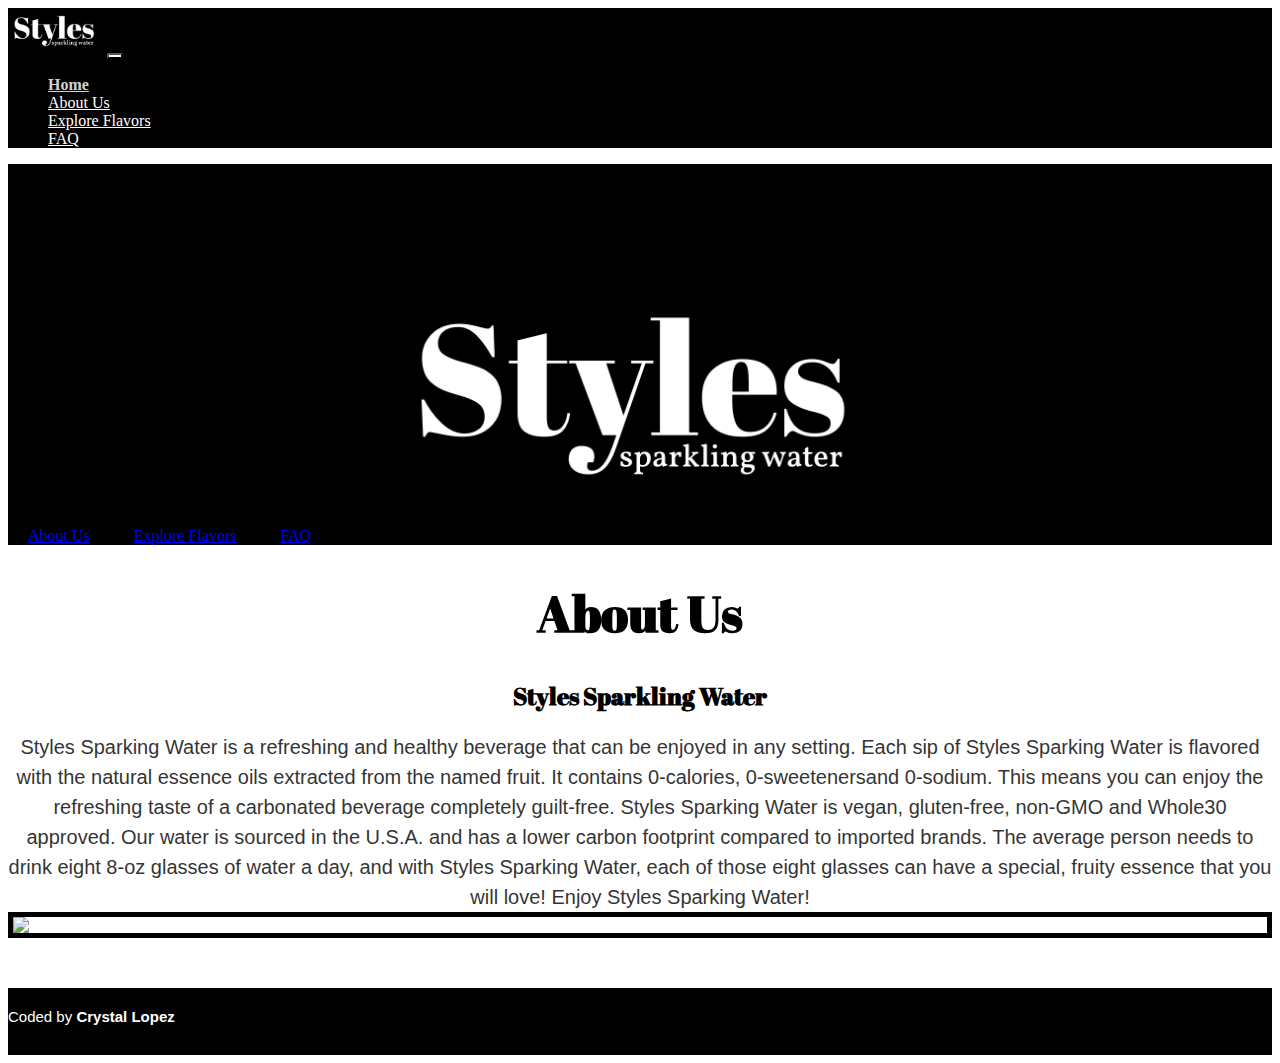
==== commit 24bbeee7: "updated text and index buttons" ====
--- a/index.html
+++ b/index.html
@@ -25,79 +25,94 @@
     <title>Styles Sparkling Water</title>
   </head>
   <body>
-   <nav class="navbar navbar-expand-lg fixed-top" style="background-color: black;">
-  <div class="container-fluid">
-    <a class="navbar-brand" href="/"><img src="photos/logo-white.png" width="95px" alt="logo"></a>
-    <button class="navbar-toggler" style="background-color:white;" type="button" data-bs-toggle="collapse" data-bs-target="#navbarNav" aria-controls="navbarNav" aria-expanded="false" aria-label="Toggle navigation">
-      <span class="navbar-toggler-icon"></span>
-    </button>
-    <div class="collapse navbar-collapse" id="navbarNav" >
-      <ul class="navbar-nav">
-        <li class="nav-item">
-          <a class="nav-link active" aria-current="page" style="color:lightgray;" href="/">Home</a>
-        </li>
-        <li class="nav-item">
-          <a class="nav-link"  style="color:white;"  href="/index.html#about">About Us</a>
-        </li>
-        <li class="nav-item">
-          <a class="nav-link " style="color:white;"   href="/explore.html">Explore Flavors</a>
-        </li>
-        <li class="nav-item">
-          <a class="nav-link" style="color:white;" href="/faq.html">FAQ</a>
-        </li>
-      </ul>
-    </div>
-  </div>
-</nav>
+    <nav
+      class="navbar navbar-expand-lg fixed-top"
+      style="background-color: black"
+    >
+      <div class="container-fluid">
+        <a class="navbar-brand" href="/"
+          ><img src="photos/logo-white.png" width="95px" alt="logo"
+        /></a>
+        <button
+          class="navbar-toggler"
+          style="background-color: white"
+          type="button"
+          data-bs-toggle="collapse"
+          data-bs-target="#navbarNav"
+          aria-controls="navbarNav"
+          aria-expanded="false"
+          aria-label="Toggle navigation"
+        >
+          <span class="navbar-toggler-icon"></span>
+        </button>
+        <div class="collapse navbar-collapse" id="navbarNav">
+          <ul class="navbar-nav">
+            <li class="nav-item">
+              <a
+                class="nav-link active"
+                aria-current="page"
+                style="color: lightgray;font-weight: bolder; text-decoration: underline"
+                href="/"
+                >Home</a
+              >
+            </li>
+            <li class="nav-item">
+              <a class="nav-link" style="color: white" href="/index.html#about"
+                >About Us</a
+              >
+            </li>
+            <li class="nav-item">
+              <a class="nav-link" style="color: white" href="/explore.html"
+                >Explore Flavors</a
+              >
+            </li>
+            <li class="nav-item">
+              <a class="nav-link" style="color: white" href="/faq.html">FAQ</a>
+            </li>
+          </ul>
+        </div>
+      </div>
+    </nav>
+
     <div class="header pb-5">
       <img src="photos/logo-white.png" alt="" class="img-fluid" id="logo" />
+      <div class="text-center">
       <div class="navigation-links">
-        <a href="index.html#about" class=" btn btn-primary-link">About Us</a>
-        <a href="explore.html" class="btn btn-primary-link">Explore Flavors</a>
-        <a href="faq.html" class="btn btn-primary-link" id="faq">FAQ</a>
+        <a href="index.html#about" class="btn btn-outline-light">About Us</a>
+        <a href="explore.html" class="btn btn-outline-light">Explore Flavors</a>
+        <a href="faq.html" class="btn btn-outline-light" id="faq">FAQ</a>
       </div>
-    </div>
-    <img src="photos/rows-soda-small.jpg" alt="" class=" img-fluid d-block d-md-none ">  
-    <img src="photos/rows-soda.jpg" alt="" class="img-fluid d-none d-lg-block" />
-   
-
-
-
-    <div class="container">
-      <div class="row">
-       
-        <div class="col">
-          <div class="wrap mt-5">
-            <h1 id="about">About Us</h1>
-            <h2>Styles Sparkling Water</h2>
-            <p class="text-md-start" >
-              Styles Sparking Water is a refreshing and healthy beverage that
-              can be enjoyed in any setting. Each sip of Styles Sparking Water
-              is flavored with the natural essence oils extracted from the named
-              fruit. It contains 0-calories, 0-sweetenersand 0-sodium. This
-              means you can enjoy the refreshing taste of a carbonated beverage
-              completely guilt-free. Styles Sparking Water is vegan,
-              gluten-free, non-GMO and Whole30 approved. Our water is sourced in
-              the U.S.A. and has a lower carbon footprint compared to imported
-              brands. The average person needs to drink eight 8-oz glasses of
-              water a day, and with Styles Sparking Water, each of those eight
-              glasses can have a special, fruity essence that you will love!
-              Enjoy Styles Sparking Water!
-            </p>
+      </div>
+    </div> 
+     
+      <div class="container">
+        <div class="row">
+          <div class="col">
+            <div class="content mt-4">
+              <h1 id="about">About Us</h1>
+              <h2>Styles Sparkling Water</h2>
+              <p class="text-md-start">
+                Styles Sparking Water is a refreshing and healthy beverage that
+                can be enjoyed in any setting. Each sip of Styles Sparking Water
+                is flavored with the natural essence oils extracted from the
+                named fruit. It contains 0-calories, 0-sweetenersand 0-sodium.
+                This means you can enjoy the refreshing taste of a carbonated
+                beverage completely guilt-free. Styles Sparking Water is vegan,
+                gluten-free, non-GMO and Whole30 approved. Our water is sourced
+                in the U.S.A. and has a lower carbon footprint compared to
+                imported brands. The average person needs to drink eight 8-oz
+                glasses of water a day, and with Styles Sparking Water, each of
+                those eight glasses can have a special, fruity essence that you
+                will love! Enjoy Styles Sparking Water!
+              </p>
+            </div>
           </div>
-
-        </div>
           <div class="col-6 mt-5 ml-2 d-none d-lg-block">
             <img src="photos/gif-soda.GIF" class="gif mt-3" />
           </div>
+        </div>
       </div>
-
-    </div>
-    <footer class="text-center">
-       Coded by <b>Crystal Lopez</b>
-    </footer>
-
-      
+      <footer class="text-center">Coded by <b>Crystal Lopez</b></footer>
     </div>
   </body>
 </html>
--- a/styles/style.css
+++ b/styles/style.css
@@ -5,13 +5,13 @@
   background-color: white;
 }
 h1,
-h2 {
+h2,
+h3 {
   text-align: center;
   font-family: "Abril Fatface";
 }
 h1 {
   font-size: 50px;
-  text-decoration: underline;
 }
 h2 {
   margin-top: 30px;
@@ -29,7 +29,7 @@
   padding-top: 20px;
   padding-bottom: 30px;
   font-size: 15px;
-  color: var(--main-color);
+  color: white;
   font-family: Arial, Helvetica, sans-serif;
 }
 .header {
@@ -39,6 +39,7 @@
   margin-top: 20px;
   margin-bottom: 50px;
 }
+
 /* header images */
 .header #logo {
   display: block;
@@ -46,7 +47,6 @@
   margin: 0 auto;
   max-width: 40%;
 }
-
 .gif {
   display: flex;
   justify-content: flex-end;
@@ -55,28 +55,11 @@
 }
 /* wraps */
 
-.wrap {
-  margin: 1px auto;
-  padding: 30px;
-  border: 5px solid black;
-  border-radius: 10px;
-  background-color: rgba(0, 0, 0, 0.164);
-}
-
-.wrap-FAQ {
-  padding: 5px;
-  border-radius: 10px;
-  background-color: var(--secondary-color);
-  color: black;
-  margin: 30px 60px auto;
-}
-
 /* Explore Photos */
 #sodaCan {
-  display: flex;
-  justify-content: left;
   border: 5px solid black;
   background-color: black;
+  border-radius: 5%;
 }
 .figure {
   position: relative;
@@ -98,27 +81,15 @@
 
 /* Buttons */
 .navigation-links {
-  display: flex;
-  justify-content: center;
+  display: inline;
 }
 .navigation-links a {
   margin: 20px;
 }
-.btn-primary-link {
-  border: 2px solid black;
-  border-radius: 4px;
-  padding: 20px 15px;
-  text-decoration: none;
-  text-transform: capitalize;
-  background: white;
-  box-shadow: 0 5px 10px rgba(0, 0, 0, 0.3);
+
+.btn-primary-link:hover {
+  background-color: white;
   color: black;
-  font-weight: bold;
-}
-.btn-primary-link:hover {
-  background-color: lightgray;
-  color: white;
-  border: 2px solid black;
   transition-duration: 300ms;
 }
 /*  */
@@ -136,32 +107,24 @@
     margin: 5px;
     font-size: 10px;
   }
-  .wrapLogo {
-    padding: 100px 20px;
+  .content h1 {
+    font-size: 40px;
   }
-  .wrap {
-    margin: 0px 9px;
-  }
-  .wrap h1 {
+  .content-faq h1 {
     font-size: 25px;
   }
-  .wrap h2 {
+  .content-faq h2 {
     font-size: 20px;
   }
-  .wrap p {
-    font-size: 13px;
+  .content-faq p {
+    font-size: 14px;
   }
-  /* FAQ Page */
-  .wrap-FAQ h1 {
-    font-size: 25px;
+  .content p {
+    font-size: 12px;
   }
-  .wrap-FAQ h2 {
-    font-size: 15px;
+  .figure {
+    max-width: 55%;
   }
-  .wrap-FAQ p {
-    font-size: 10px;
-  }
-
   /* footer */
   footer {
     font-size: 6px;
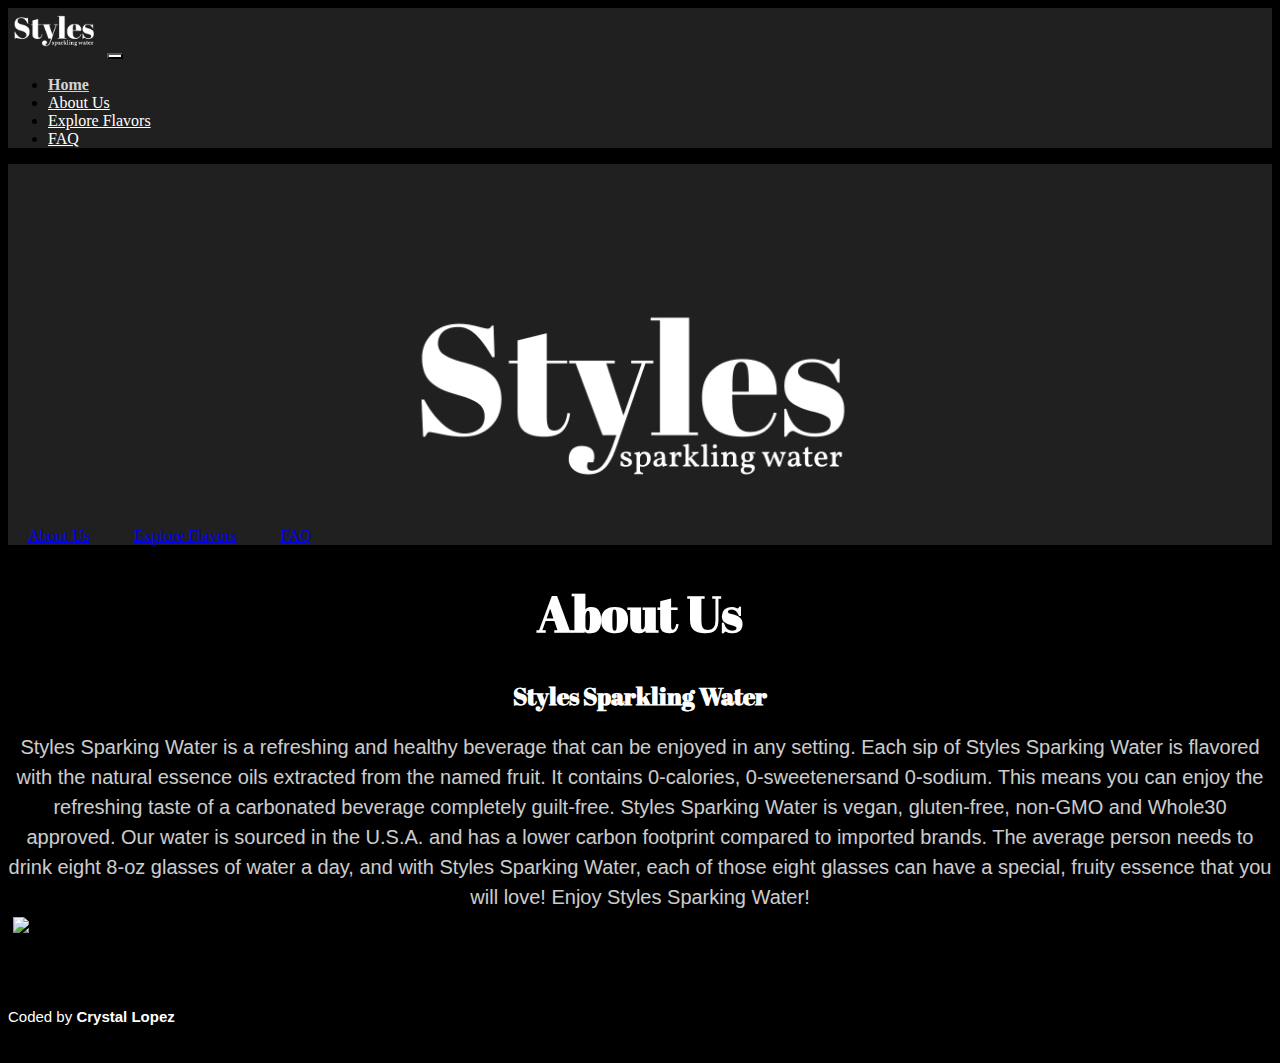
==== commit 265bb84b: "updated CSS" ====
--- a/index.html
+++ b/index.html
@@ -27,7 +27,7 @@
   <body>
     <nav
       class="navbar navbar-expand-lg fixed-top"
-      style="background-color: black"
+      style="background-color: rgb(32, 32, 32)"
     >
       <div class="container-fluid">
         <a class="navbar-brand" href="/"
@@ -107,7 +107,7 @@
               </p>
             </div>
           </div>
-          <div class="col-6 mt-5 ml-2 d-none d-lg-block">
+          <div class="col-6 mt-3 ml-2 d-none d-lg-block">
             <img src="photos/gif-soda.GIF" class="gif mt-3" />
           </div>
         </div>
--- a/styles/style.css
+++ b/styles/style.css
@@ -2,13 +2,15 @@
   --secondary-color: lightgray;
 }
 body {
-  background-color: white;
+  background-color: black;
 }
 h1,
 h2,
-h3 {
+h3,
+p {
   text-align: center;
   font-family: "Abril Fatface";
+  color: white;
 }
 h1 {
   font-size: 50px;
@@ -32,8 +34,9 @@
   color: white;
   font-family: Arial, Helvetica, sans-serif;
 }
+
 .header {
-  background-color: black;
+  background-color: rgb(32, 32, 32);
 }
 .container {
   margin-top: 20px;
